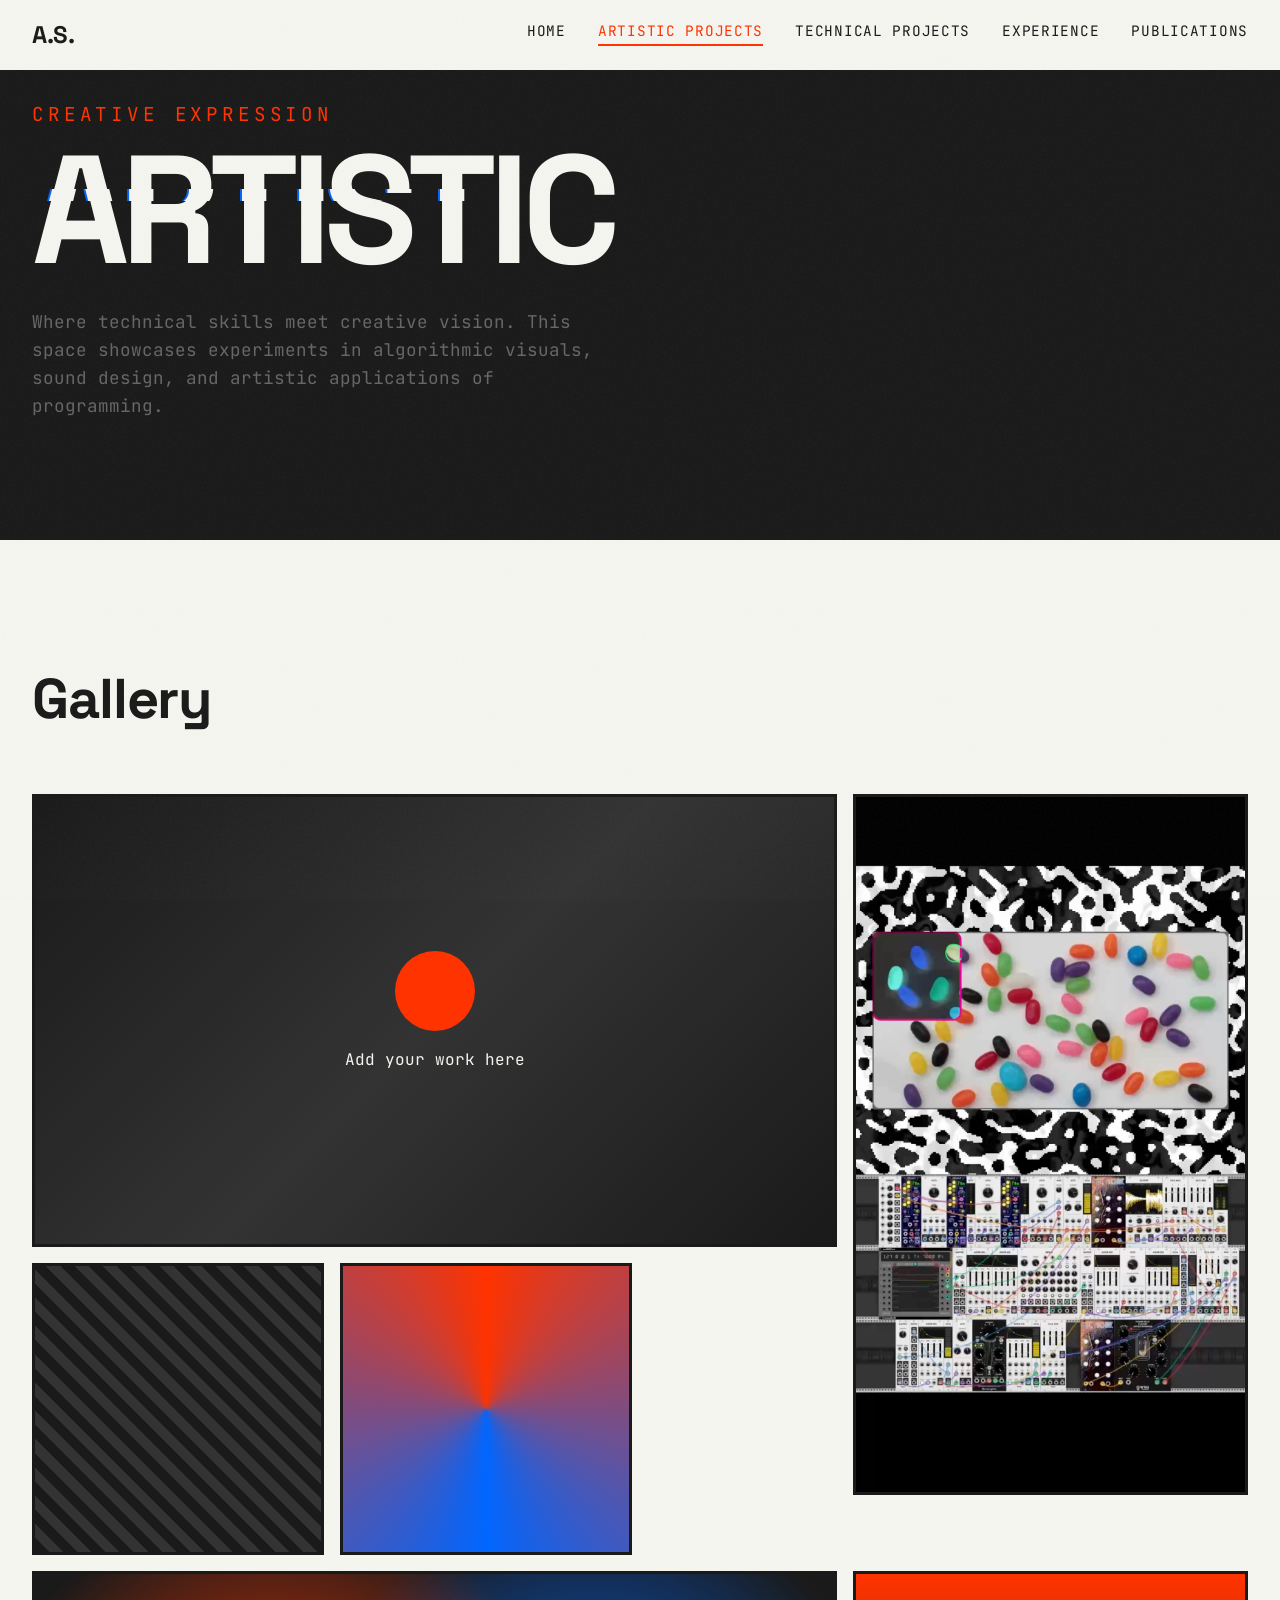
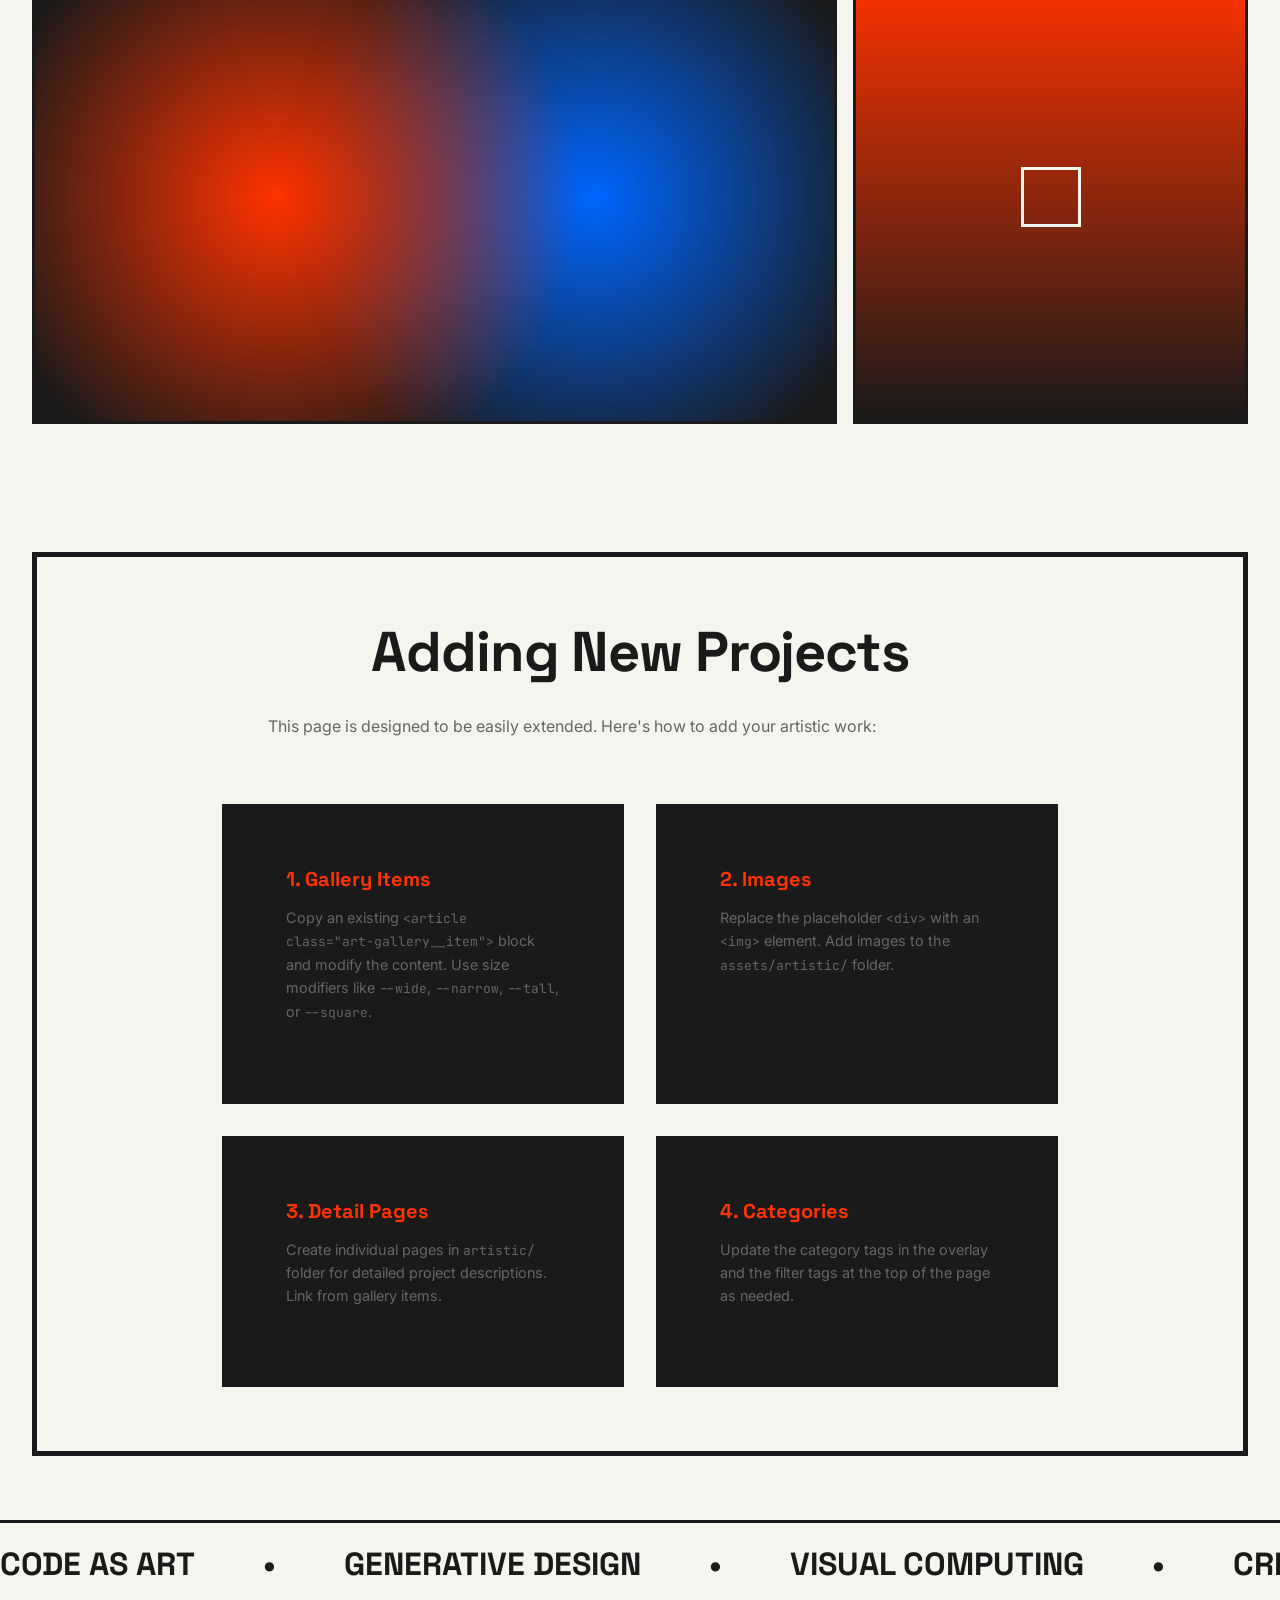
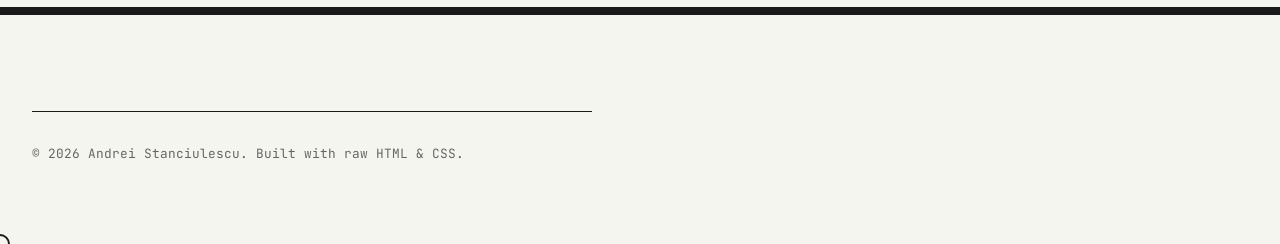
==== artistic.html @ 598340b9 "new siteeee" ====
<!DOCTYPE html>
<html lang="en">
<head>
    <meta charset="UTF-8">
    <meta name="viewport" content="width=device-width, initial-scale=1.0">
    <meta name="description" content="Artistic and creative projects by Andrei Stanciulescu">
    <title>Artistic | Andrei Stanciulescu</title>
    
    <!-- Google Fonts -->
    <link rel="preconnect" href="https://fonts.googleapis.com">
    <link rel="preconnect" href="https://fonts.gstatic.com" crossorigin>
    <link href="https://fonts.googleapis.com/css2?family=Inter:wght@400;500;600;700&family=JetBrains+Mono:wght@400;500;700&family=Space+Grotesk:wght@400;500;600;700&display=swap" rel="stylesheet">
    
    <!-- Stylesheets -->
    <link rel="stylesheet" href="css/base.css">
    <link rel="stylesheet" href="css/layout.css">
    <link rel="stylesheet" href="css/components.css">
    <link rel="stylesheet" href="css/artistic.css">
</head>
<body class="grain" data-page="artistic">
    <!-- Navigation (injected by components.js) -->
    <div id="nav-placeholder"></div>

    <!-- Hero Section -->
    <header class="hero hero--half" style="background-color: var(--color-bg-dark); color: var(--color-text-light);">
        <div class="container">
            <p class="brutalist-subtitle mb-md" style="color: var(--color-accent);">Creative Expression</p>
            <h1 class="brutalist-title glitch" data-text="Artistic">Artistic</h1>
            <p class="page-header__subtitle mt-lg" style="color: var(--color-muted); max-width: 600px;">
                Where technical skills meet creative vision. This space showcases experiments 
                in algorithmic visuals, sound design, and artistic applications of programming.        
            </p>
        </div>
    </header>

    <!-- Main Content -->
    <main class="main-content">

        <!-- Gallery Section -->
        <section class="section section--large">
            <div class="container">
                <h2 class="mb-xl">Gallery</h2>
                
                <div class="art-gallery">
                    <!-- Project 1 - Wide -->
                    <article class="art-gallery__item art-gallery__item--wide" id="project-1">
                        <div style="background: linear-gradient(135deg, #1a1a1a 0%, #333 50%, #1a1a1a 100%); width: 100%; height: 100%; min-height: 300px; display: flex; align-items: center; justify-content: center;">
                            <div class="text-center">
                                <div class="geo-circle geo-circle--filled" style="width: 80px; height: 80px; margin: 0 auto;"></div>
                                <p class="text-mono mt-md" style="color: var(--color-text-light);">Add your work here</p>
                            </div>
                        </div>
                        <div class="art-gallery__overlay">
                            <span class="art-gallery__category">Generative</span>
                            <h3 class="art-gallery__title">Project Title</h3>
                        </div>
                    </article>
                    
                    <!-- Project 2 - Narrow + Tall -->
                    <article class="art-gallery__item art-gallery__item--narrow art-gallery__item--tall" id="project-2">
                        <video 
                            src="assets/artistic/Sequencer_Small.mov"
                            poster="assets/artistic/Sequencer_poster.png"
                            muted
                            loop
                            playsinline
                            preload="metadata"
                        ></video>
                        <div class="art-gallery__overlay">
                            <span class="art-gallery__category">Audio Visual</span>
                            <h3 class="art-gallery__title">Visual Sequencer</h3>
                        </div>
                    </article>
                    
                    <!-- Project 3 - Square -->
                    <article class="art-gallery__item art-gallery__item--square" id="project-3">
                        <div style="background: repeating-linear-gradient(45deg, #1a1a1a, #1a1a1a 10px, #333 10px, #333 20px); width: 100%; height: 100%; min-height: 250px;"></div>
                        <div class="art-gallery__overlay">
                            <span class="art-gallery__category">Pattern</span>
                            <h3 class="art-gallery__title">Project Title</h3>
                        </div>
                    </article>
                    
                    <!-- Project 4 - Square -->
                    <article class="art-gallery__item art-gallery__item--square" id="project-4">
                        <div style="background: conic-gradient(var(--color-accent), var(--color-accent-secondary), var(--color-accent)); width: 100%; height: 100%; min-height: 250px;"></div>
                        <div class="art-gallery__overlay">
                            <span class="art-gallery__category">Shader</span>
                            <h3 class="art-gallery__title">Project Title</h3>
                        </div>
                    </article>
                    
                    <!-- Project 5 - Wide -->
                    <article class="art-gallery__item art-gallery__item--wide" id="project-5">
                        <div style="background: radial-gradient(circle at 30% 50%, var(--color-accent) 0%, transparent 50%), radial-gradient(circle at 70% 50%, var(--color-accent-secondary) 0%, transparent 50%), #1a1a1a; width: 100%; height: 100%; min-height: 300px;"></div>
                        <div class="art-gallery__overlay">
                            <span class="art-gallery__category">Experiment</span>
                            <h3 class="art-gallery__title">Project Title</h3>
                        </div>
                    </article>
                    
                    <!-- Project 6 - Narrow -->
                    <article class="art-gallery__item art-gallery__item--narrow" id="project-6">
                        <div style="background: linear-gradient(0deg, #1a1a1a 0%, var(--color-accent) 100%); width: 100%; height: 100%; min-height: 200px; display: flex; align-items: center; justify-content: center;">
                            <div style="width: 60px; height: 60px; border: 3px solid var(--color-text-light); animation: spin 10s linear infinite;"></div>
                        </div>
                        <div class="art-gallery__overlay">
                            <span class="art-gallery__category">Motion</span>
                            <h3 class="art-gallery__title">Project Title</h3>
                        </div>
                    </article>
                </div>
                
                <style>
                    @keyframes spin {
                        from { transform: rotate(0deg); }
                        to { transform: rotate(360deg); }
                    }
                </style>
            </div>
        </section>

        <!-- How to Add Projects -->
        <section class="section art-block--bordered" style="margin: 0 var(--space-lg);">
            <div class="container container--narrow">
                <h2 class="mb-lg text-center">Adding New Projects</h2>
                <p class="text-center mb-xl" style="color: var(--color-muted);">
                    This page is designed to be easily extended. Here's how to add your artistic work:
                </p>
                
                <div class="grid grid--2">
                    <div class="art-block art-block--dark">
                        <h4 class="mb-md" style="color: var(--color-accent);">1. Gallery Items</h4>
                        <p style="color: var(--color-muted); font-size: 0.9rem;">
                            Copy an existing <code>&lt;article class="art-gallery__item"&gt;</code> block 
                            and modify the content. Use size modifiers like <code>--wide</code>, 
                            <code>--narrow</code>, <code>--tall</code>, or <code>--square</code>.
                        </p>
                    </div>
                    
                    <div class="art-block art-block--dark">
                        <h4 class="mb-md" style="color: var(--color-accent);">2. Images</h4>
                        <p style="color: var(--color-muted); font-size: 0.9rem;">
                            Replace the placeholder <code>&lt;div&gt;</code> with an 
                            <code>&lt;img&gt;</code> element. Add images to the 
                            <code>assets/artistic/</code> folder.
                        </p>
                    </div>
                    
                    <div class="art-block art-block--dark">
                        <h4 class="mb-md" style="color: var(--color-accent);">3. Detail Pages</h4>
                        <p style="color: var(--color-muted); font-size: 0.9rem;">
                            Create individual pages in <code>artistic/</code> folder for detailed 
                            project descriptions. Link from gallery items.
                        </p>
                    </div>
                    
                    <div class="art-block art-block--dark">
                        <h4 class="mb-md" style="color: var(--color-accent);">4. Categories</h4>
                        <p style="color: var(--color-muted); font-size: 0.9rem;">
                            Update the category tags in the overlay and the filter tags at the top 
                            of the page as needed.
                        </p>
                    </div>
                </div>
            </div>
        </section>

        <!-- Marquee -->
        <div class="marquee mt-xl">
            <div class="marquee__content">
                <span>Code as Art</span>
                <span>•</span>
                <span>Generative Design</span>
                <span>•</span>
                <span>Visual Computing</span>
                <span>•</span>
                <span>Creative Technology</span>
                <span>•</span>
                <span>Digital Expression</span>
                <span>•</span>
                <span>Code as Art</span>
                <span>•</span>
                <span>Generative Design</span>
                <span>•</span>
                <span>Visual Computing</span>
                <span>•</span>
                <span>Creative Technology</span>
                <span>•</span>
                <span>Digital Expression</span>
                <span>•</span>
            </div>
        </div>

    </main>

    <!-- Footer (injected by components.js) -->
    <div id="footer-placeholder"></div>

    <!-- Custom Cursor -->
    <div class="cursor"></div>
    
    <!-- Shared Components -->
    <script src="js/components.js"></script>
    
    <!-- Scripts -->
    <script>
        // Hover-to-play video functionality
        document.querySelectorAll('.art-gallery__item').forEach(item => {
            const video = item.querySelector('video');
            if (video) {
                item.addEventListener('mouseenter', () => video.play());
                item.addEventListener('mouseleave', () => video.pause());
            }
        });

        // Circle cursor
        const cursor = document.querySelector('.cursor');
        document.addEventListener('mousemove', (e) => {
            cursor.style.left = e.clientX + 'px';
            cursor.style.top = e.clientY + 'px';
            
            // Check if over dark surface
            const elementBelow = document.elementFromPoint(e.clientX, e.clientY);
            if (elementBelow) {
                const isDark = elementBelow.closest('.art-block--dark, .hero, [style*="background-color: var(--color-bg-dark)"], [style*="background: var(--color-bg-dark)"], [style*="#1a1a1a"], [style*="black"]');
                cursor.classList.toggle('cursor--light', !!isDark);
            }
        });
        
        document.querySelectorAll('a, button, .card, .btn').forEach(el => {
            el.addEventListener('mouseenter', () => cursor.classList.add('cursor--hover'));
            el.addEventListener('mouseleave', () => cursor.classList.remove('cursor--hover'));
        });
    </script>
</body>
</html>
---- css/base.css ----
/* ===========================================
   BASE STYLES - Core typography and reset
   =========================================== */

/* CSS Reset */
*, *::before, *::after {
    margin: 0;
    padding: 0;
    box-sizing: border-box;
}

/* CSS Custom Properties - Easy to modify */
:root {
    /* Colors - Brutalist palette */
    --color-bg: #f5f5f0;
    --color-bg-dark: #1a1a1a;
    --color-text: #1a1a1a;
    --color-text-light: #f5f5f0;
    --color-accent: #ff3300;
    --color-accent-secondary: #0066ff;
    --color-border: #1a1a1a;
    --color-muted: #666666;
    
    /* Typography */
    --font-mono: 'JetBrains Mono', 'Fira Code', 'SF Mono', Consolas, monospace;
    --font-display: 'Space Grotesk', 'Inter', 'Helvetica Neue', sans-serif;
    --font-body: 'Inter', 'Helvetica Neue', Arial, sans-serif;
    
    /* Spacing scale */
    --space-xs: 0.25rem;
    --space-sm: 0.5rem;
    --space-md: 1rem;
    --space-lg: 2rem;
    --space-xl: 4rem;
    --space-2xl: 8rem;
    
    /* Border */
    --border-thin: 1px solid var(--color-border);
    --border-thick: 3px solid var(--color-border);
    --border-heavy: 5px solid var(--color-border);
    
    /* Transitions */
    --transition-fast: 0.15s ease;
    --transition-medium: 0.3s ease;
}

/* Dark mode variables */
[data-theme="dark"] {
    --color-bg: #0a0a0a;
    --color-text: #f5f5f0;
    --color-muted: #999999;
}

/* Custom Circle Cursor */
*, *::before, *::after {
    cursor: none;
}

.cursor {
    width: 20px;
    height: 20px;
    border: 2px solid var(--color-text);
    border-radius: 50%;
    position: fixed;
    pointer-events: none;
    z-index: 99999;
    transform: translate(-50%, -50%);
    transition: width 0.15s ease, height 0.15s ease, border-color 0.15s ease;
}

.cursor--hover {
    width: 40px;
    height: 40px;
    border-color: var(--color-accent);
}

.cursor--light {
    border-color: var(--color-text-light);
}

.cursor--hover.cursor--light {
    border-color: var(--color-accent);
}

/* Base HTML */
html {
    font-size: 16px;
    scroll-behavior: smooth;
}

body {
    font-family: var(--font-body);
    background-color: var(--color-bg);
    color: var(--color-text);
    line-height: 1.6;
    min-height: 100vh;
    overflow-x: hidden;
}

/* Typography */
h1, h2, h3, h4, h5, h6 {
    font-family: var(--font-display);
    font-weight: 700;
    line-height: 1.1;
    margin-bottom: var(--space-md);
}

h1 {
    font-size: clamp(2.5rem, 8vw, 6rem);
    letter-spacing: -0.03em;
    text-transform: uppercase;
}

h2 {
    font-size: clamp(1.8rem, 5vw, 3.5rem);
    letter-spacing: -0.02em;
}

h3 {
    font-size: clamp(1.4rem, 3vw, 2rem);
}

h4 {
    font-size: 1.25rem;
}

p {
    margin-bottom: var(--space-md);
    max-width: 70ch;
}

a {
    color: inherit;
    text-decoration: none;
    position: relative;
}

a:hover {
    color: var(--color-accent);
}

/* Brutalist link underline */
.link-underline {
    border-bottom: 2px solid var(--color-accent);
    padding-bottom: 2px;
    transition: var(--transition-fast);
}

.link-underline:hover {
    background-color: var(--color-accent);
    color: var(--color-text-light);
}

/* Code/Mono text */
code, .mono {
    font-family: var(--font-mono);
    font-size: 0.9em;
}

/* Selection */
::selection {
    background-color: var(--color-accent);
    color: var(--color-text-light);
}

/* Scrollbar styling */
::-webkit-scrollbar {
    width: 10px;
}

::-webkit-scrollbar-track {
    background: var(--color-bg);
}

::-webkit-scrollbar-thumb {
    background: var(--color-border);
    border: 2px solid var(--color-bg);
}

::-webkit-scrollbar-thumb:hover {
    background: var(--color-accent);
}

/* Lists */
ul, ol {
    padding-left: var(--space-lg);
    margin-bottom: var(--space-md);
}

li {
    margin-bottom: var(--space-sm);
}

/* Images */
img {
    max-width: 100%;
    height: auto;
    display: block;
}

/* Utility classes */
.text-accent { color: var(--color-accent); }
.text-muted { color: var(--color-muted); }
.text-center { text-align: center; }
.text-right { text-align: right; }
.text-uppercase { text-transform: uppercase; }
.text-mono { font-family: var(--font-mono); }

.sr-only {
    position: absolute;
    width: 1px;
    height: 1px;
    padding: 0;
    margin: -1px;
    overflow: hidden;
    clip: rect(0, 0, 0, 0);
    white-space: nowrap;
    border: 0;
}
---- css/layout.css ----
/* ===========================================
   LAYOUT STYLES - Grid, containers, sections
   =========================================== */

/* Container */
.container {
    width: 100%;
    max-width: 1400px;
    margin: 0 auto;
    padding: 0 var(--space-lg);
}

.container--narrow {
    max-width: 900px;
}

.container--wide {
    max-width: 1600px;
}

.container--full {
    max-width: none;
    padding: 0;
}

/* Main layout wrapper */
.site-wrapper {
    display: flex;
    flex-direction: column;
    min-height: 100vh;
}

.main-content {
    flex: 1;
}

/* Section spacing */
.section {
    padding: var(--space-xl) 0;
}

.section--large {
    padding: var(--space-2xl) 0;
}

.section--no-pad {
    padding: 0;
}

/* Brutalist section divider */
.section-divider {
    height: 5px;
    background-color: var(--color-border);
    margin: var(--space-xl) 0;
}

.section-divider--accent {
    background-color: var(--color-accent);
}

/* Grid system */
.grid {
    display: grid;
    gap: var(--space-lg);
}

.grid--2 {
    grid-template-columns: repeat(2, 1fr);
}

.grid--3 {
    grid-template-columns: repeat(3, 1fr);
}

.grid--4 {
    grid-template-columns: repeat(4, 1fr);
}

.grid--auto {
    grid-template-columns: repeat(auto-fit, minmax(300px, 1fr));
}

/* Asymmetric grids - brutalist style */
.grid--asym {
    grid-template-columns: 2fr 1fr;
}

.grid--asym-reverse {
    grid-template-columns: 1fr 2fr;
}

/* Flexbox utilities */
.flex {
    display: flex;
}

.flex--center {
    justify-content: center;
    align-items: center;
}

.flex--between {
    justify-content: space-between;
    align-items: center;
}

.flex--column {
    flex-direction: column;
}

.flex--wrap {
    flex-wrap: wrap;
}

.flex--gap {
    gap: var(--space-md);
}

.flex--gap-lg {
    gap: var(--space-lg);
}

/* Spacing utilities */
.mt-sm { margin-top: var(--space-sm); }
.mt-md { margin-top: var(--space-md); }
.mt-lg { margin-top: var(--space-lg); }
.mt-xl { margin-top: var(--space-xl); }

.mb-sm { margin-bottom: var(--space-sm); }
.mb-md { margin-bottom: var(--space-md); }
.mb-lg { margin-bottom: var(--space-lg); }
.mb-xl { margin-bottom: var(--space-xl); }

.pt-sm { padding-top: var(--space-sm); }
.pt-md { padding-top: var(--space-md); }
.pt-lg { padding-top: var(--space-lg); }
.pt-xl { padding-top: var(--space-xl); }

.pb-sm { padding-bottom: var(--space-sm); }
.pb-md { padding-bottom: var(--space-md); }
.pb-lg { padding-bottom: var(--space-lg); }
.pb-xl { padding-bottom: var(--space-xl); }

/* Hero section layout */
.hero {
    min-height: 100vh;
    display: flex;
    flex-direction: column;
    justify-content: center;
    position: relative;
    border-bottom: var(--border-heavy);
}

.hero--half {
    min-height: 60vh;
}

/* Page header */
.page-header {
    padding: var(--space-2xl) 0 var(--space-xl);
    border-bottom: var(--border-heavy);
}

.page-header__title {
    margin-bottom: var(--space-sm);
}

.page-header__subtitle {
    font-family: var(--font-mono);
    color: var(--color-muted);
    font-size: 1.1rem;
}

/* Responsive */
@media (max-width: 1024px) {
    .grid--2,
    .grid--3,
    .grid--4 {
        grid-template-columns: repeat(2, 1fr);
    }
    
    .grid--asym,
    .grid--asym-reverse {
        grid-template-columns: 1fr;
    }
}

@media (max-width: 768px) {
    .container {
        padding: 0 var(--space-md);
    }
    
    .grid--2,
    .grid--3,
    .grid--4 {
        grid-template-columns: 1fr;
    }
    
    .section {
        padding: var(--space-lg) 0;
    }
    
    .section--large {
        padding: var(--space-xl) 0;
    }
}
---- css/components.css ----
/* ===========================================
   COMPONENTS - Reusable UI elements
   =========================================== */

/* ========== Navigation ========== */
.nav {
    position: fixed;
    top: 0;
    left: 0;
    right: 0;
    z-index: 1000;
    background-color: var(--color-bg);
    border-bottom: var(--border-thick);
    padding: var(--space-md) 0;
}

.nav__inner {
    display: flex;
    justify-content: space-between;
    align-items: center;
}

.nav__logo {
    font-family: var(--font-display);
    font-size: 1.5rem;
    font-weight: 700;
    text-transform: uppercase;
    letter-spacing: -0.02em;
}

.nav__logo:hover {
    color: var(--color-accent);
}

.nav__links {
    display: flex;
    gap: var(--space-lg);
    list-style: none;
    padding: 0;
    margin: 0;
}

.nav__link {
    font-family: var(--font-mono);
    font-size: 0.9rem;
    text-transform: uppercase;
    letter-spacing: 0.05em;
    padding: var(--space-xs) 0;
    border-bottom: 2px solid transparent;
    transition: var(--transition-fast);
}

.nav__link:hover,
.nav__link--active {
    border-bottom-color: var(--color-accent);
    color: var(--color-accent);
}

/* Mobile nav toggle */
.nav__toggle {
    display: none;
    background: none;
    border: none;
    cursor: pointer;
    padding: var(--space-sm);
}

.nav__toggle-bar {
    display: block;
    width: 25px;
    height: 3px;
    background-color: var(--color-text);
    margin: 5px 0;
    transition: var(--transition-fast);
}

/* ========== Buttons ========== */
.btn {
    display: inline-flex;
    align-items: center;
    gap: var(--space-sm);
    font-family: var(--font-mono);
    font-size: 0.9rem;
    text-transform: uppercase;
    letter-spacing: 0.05em;
    padding: var(--space-md) var(--space-lg);
    border: var(--border-thick);
    background-color: transparent;
    color: var(--color-text);
    cursor: pointer;
    transition: var(--transition-fast);
    text-decoration: none;
}

.btn:hover {
    background-color: var(--color-text);
    color: var(--color-bg);
}

.btn--primary {
    background-color: var(--color-accent);
    border-color: var(--color-accent);
    color: var(--color-text-light);
}

.btn--primary:hover {
    background-color: transparent;
    color: var(--color-accent);
}

.btn--large {
    padding: var(--space-lg) var(--space-xl);
    font-size: 1rem;
}

.btn--small {
    padding: var(--space-sm) var(--space-md);
    font-size: 0.8rem;
    border-width: 2px;
}

/* ========== Cards ========== */
.card {
    border: var(--border-thick);
    background-color: var(--color-bg);
    transition: var(--transition-fast);
    position: relative;
    overflow: hidden;
}

.card:hover {
    transform: translate(-4px, -4px);
    box-shadow: 8px 8px 0 var(--color-border);
}

.card__image {
    width: 100%;
    aspect-ratio: 16/9;
    object-fit: cover;
    border-bottom: var(--border-thick);
}

.card__content {
    padding: var(--space-lg);
}

.card__tag {
    font-family: var(--font-mono);
    font-size: 0.75rem;
    text-transform: uppercase;
    letter-spacing: 0.1em;
    color: var(--color-accent);
    margin-bottom: var(--space-sm);
}

.card__title {
    font-size: 1.4rem;
    color: black;
    margin-bottom: var(--space-sm);
}

.card__description {
    color: var(--color-muted);
    font-size: 0.95rem;
}

.card__link {
    position: absolute;
    inset: 0;
    z-index: 1;
}

/* Card variants */
.card--featured {
    border-width: 5px;
}

.card--accent {
    border-color: var(--color-accent);
}

.card--horizontal {
    display: grid;
    grid-template-columns: 1fr 2fr;
}

.card--horizontal .card__image {
    aspect-ratio: 1;
    border-bottom: none;
    border-right: var(--border-thick);
}

/* ========== Tags ========== */
.tag {
    display: inline-block;
    font-family: var(--font-mono);
    font-size: 0.75rem;
    text-transform: uppercase;
    letter-spacing: 0.05em;
    padding: var(--space-xs) var(--space-sm);
    border: 2px solid var(--color-border);
    margin-right: var(--space-xs);
    margin-bottom: var(--space-xs);
}

.tag--accent {
    border-color: var(--color-accent);
    color: var(--color-accent);
}

/* ========== Timeline ========== */
.timeline {
    position: relative;
    padding-left: var(--space-xl);
}

.timeline::before {
    content: '';
    position: absolute;
    left: 0;
    top: 0;
    bottom: 0;
    width: 5px;
    background-color: var(--color-border);
}

.timeline__item {
    position: relative;
    padding-bottom: var(--space-xl);
}

.timeline__item::before {
    content: '';
    position: absolute;
    left: calc(-1 * var(--space-xl) - 2px);
    top: 0;
    width: 20px;
    height: 20px;
    background-color: var(--color-accent);
    border: 4px solid var(--color-bg);
}

.timeline__date {
    font-family: var(--font-mono);
    font-size: 0.85rem;
    color: var(--color-muted);
    margin-bottom: var(--space-sm);
}

.timeline__title {
    font-size: 1.3rem;
    margin-bottom: var(--space-xs);
}

.timeline__company {
    font-family: var(--font-mono);
    color: var(--color-accent);
    margin-bottom: var(--space-sm);
}

.timeline__description {
    color: var(--color-muted);
}

/* ========== Publication Item ========== */
.pub-item {
    padding: var(--space-lg);
    border: var(--border-thick);
    margin-bottom: var(--space-lg);
    transition: var(--transition-fast);
}

.pub-item:hover {
    border-color: var(--color-accent);
}

.pub-item__type {
    font-family: var(--font-mono);
    font-size: 0.75rem;
    text-transform: uppercase;
    letter-spacing: 0.1em;
    color: var(--color-accent);
    margin-bottom: var(--space-sm);
}

.pub-item__title {
    font-size: 1.2rem;
    margin-bottom: var(--space-sm);
    line-height: 1.3;
}

.pub-item__authors {
    font-size: 0.9rem;
    color: var(--color-muted);
    margin-bottom: var(--space-sm);
}

.pub-item__venue {
    font-family: var(--font-mono);
    font-size: 0.85rem;
    margin-bottom: var(--space-md);
}

.pub-item__links {
    display: flex;
    gap: var(--space-md);
}

/* ========== Footer ========== */
.footer {
    border-top: var(--border-heavy);
    padding: var(--space-xl) 0;
    margin-top: auto;
}

.footer__inner {
    display: flex;
    justify-content: space-between;
    align-items: flex-start;
    flex-wrap: wrap;
    gap: var(--space-lg);
}

.footer__section {
    min-width: 200px;
}

.footer__title {
    font-family: var(--font-mono);
    font-size: 0.85rem;
    text-transform: uppercase;
    letter-spacing: 0.1em;
    margin-bottom: var(--space-md);
}

.footer__links {
    list-style: none;
    padding: 0;
}

.footer__link {
    display: block;
    padding: var(--space-xs) 0;
    color: var(--color-muted);
    transition: var(--transition-fast);
}

.footer__link:hover {
    color: var(--color-accent);
}

.footer__copyright {
    font-family: var(--font-mono);
    font-size: 0.8rem;
    color: var(--color-muted);
    padding-top: var(--space-lg);
    border-top: var(--border-thin);
    margin-top: var(--space-lg);
}

/* ========== Social Links ========== */
.social-links {
    display: flex;
    gap: var(--space-md);
}

.social-link {
    display: flex;
    align-items: center;
    justify-content: center;
    width: 44px;
    height: 44px;
    border: var(--border-thick);
    transition: var(--transition-fast);
}

.social-link:hover {
    background-color: var(--color-accent);
    border-color: var(--color-accent);
    color: var(--color-text-light);
}

.social-link svg {
    width: 20px;
    height: 20px;
}

/* ========== Responsive ========== */
@media (max-width: 768px) {
    .nav__links {
        display: none;
        position: absolute;
        top: 100%;
        left: 0;
        right: 0;
        flex-direction: column;
        background-color: var(--color-bg);
        border-bottom: var(--border-thick);
        padding: var(--space-md);
        gap: 0;
    }
    
    .nav__links--open {
        display: flex;
    }
    
    .nav__link {
        padding: var(--space-md);
        border-bottom: var(--border-thin);
    }
    
    .nav__toggle {
        display: block;
    }
    
    .card--horizontal {
        grid-template-columns: 1fr;
    }
    
    .card--horizontal .card__image {
        border-right: none;
        border-bottom: var(--border-thick);
    }
}
---- css/artistic.css ----
/* ===========================================
   ARTISTIC STYLES - Brutalist & artistic elements
   =========================================== */

/* ========== Brutalist Typography ========== */
.brutalist-title {
    font-size: clamp(3rem, 12vw, 10rem);
    font-weight: 900;
    line-height: 0.85;
    letter-spacing: -0.05em;
    text-transform: uppercase;
}

.brutalist-title--stroke {
    -webkit-text-stroke: 3px var(--color-text);
    color: transparent;
}

.brutalist-title--mixed span:nth-child(odd) {
    -webkit-text-stroke: 2px var(--color-text);
    color: transparent;
}

.brutalist-subtitle {
    font-family: var(--font-mono);
    font-size: clamp(0.9rem, 2vw, 1.2rem);
    text-transform: uppercase;
    letter-spacing: 0.2em;
}

/* ========== Artistic Blocks ========== */
.art-block {
    position: relative;
    padding: var(--space-xl);
    background-color: var(--color-bg);
}

.art-block--bordered {
    border: var(--border-heavy);
}

.art-block--accent {
    background-color: var(--color-accent);
    color: var(--color-text-light);
}

.art-block--dark {
    background-color: var(--color-bg-dark);
    color: var(--color-text-light);
}

/* Offset shadow effect */
.art-block--shadow {
    position: relative;
}

.art-block--shadow::after {
    content: '';
    position: absolute;
    top: 10px;
    left: 10px;
    right: -10px;
    bottom: -10px;
    background-color: var(--color-border);
    z-index: -1;
}

/* ========== Geometric Decorations ========== */
.geo-circle {
    width: 150px;
    height: 150px;
    border-radius: 50%;
    border: var(--border-heavy);
}

.geo-circle--filled {
    background-color: var(--color-accent);
    border: none;
}

.geo-square {
    width: 100px;
    height: 100px;
    border: var(--border-heavy);
}

.geo-square--rotated {
    transform: rotate(45deg);
}

/* ========== Marquee/Scrolling Text ========== */
.marquee {
    overflow: hidden;
    white-space: nowrap;
    border-top: var(--border-thick);
    border-bottom: var(--border-thick);
    padding: var(--space-md) 0;
}

.marquee__content {
    display: inline-block;
    animation: marquee 20s linear infinite;
}

.marquee__content span {
    font-family: var(--font-display);
    font-size: 2rem;
    font-weight: 700;
    text-transform: uppercase;
    margin-right: var(--space-xl);
}

@keyframes marquee {
    from { transform: translateX(0); }
    to { transform: translateX(-50%); }
}

/* ========== Split Section ========== */
.split {
    display: grid;
    grid-template-columns: 1fr 1fr;
    min-height: 80vh;
}

.split__left,
.split__right {
    padding: var(--space-xl);
    display: flex;
    flex-direction: column;
    justify-content: center;
}

.split__left {
    background-color: var(--color-bg-dark);
    color: var(--color-text-light);
}

.split__right {
    background-color: var(--color-bg);
}

/* ========== Stacked Text Effect ========== */
.stacked-text {
    position: relative;
    display: inline-block;
}

.stacked-text::before,
.stacked-text::after {
    content: attr(data-text);
    position: absolute;
    top: 0;
    left: 0;
    width: 100%;
    height: 100%;
}

.stacked-text::before {
    color: var(--color-accent);
    transform: translate(-4px, -4px);
    z-index: -1;
}

.stacked-text::after {
    color: var(--color-accent-secondary);
    transform: translate(4px, 4px);
    z-index: -2;
}

/* ========== Glitch Effect ========== */
.glitch {
    position: relative;
    animation: glitch-skew 1s infinite linear alternate-reverse;
}

.glitch::before,
.glitch::after {
    content: attr(data-text);
    position: absolute;
    top: 0;
    left: 0;
    width: 100%;
    height: 100%;
}

.glitch::before {
    left: 2px;
    text-shadow: -2px 0 var(--color-accent);
    clip: rect(44px, 450px, 56px, 0);
    animation: glitch-anim 5s infinite linear alternate-reverse;
}

.glitch::after {
    left: -2px;
    text-shadow: -2px 0 var(--color-accent-secondary);
    clip: rect(44px, 450px, 56px, 0);
    animation: glitch-anim2 5s infinite linear alternate-reverse;
}

@keyframes glitch-anim {
    0% { clip: rect(31px, 9999px, 94px, 0); }
    20% { clip: rect(62px, 9999px, 42px, 0); }
    40% { clip: rect(16px, 9999px, 78px, 0); }
    60% { clip: rect(83px, 9999px, 28px, 0); }
    80% { clip: rect(9px, 9999px, 66px, 0); }
    100% { clip: rect(47px, 9999px, 55px, 0); }
}

@keyframes glitch-anim2 {
    0% { clip: rect(65px, 9999px, 19px, 0); }
    20% { clip: rect(23px, 9999px, 87px, 0); }
    40% { clip: rect(54px, 9999px, 31px, 0); }
    60% { clip: rect(11px, 9999px, 72px, 0); }
    80% { clip: rect(89px, 9999px, 43px, 0); }
    100% { clip: rect(36px, 9999px, 95px, 0); }
}

@keyframes glitch-skew {
    0% { transform: skew(0deg); }
    50% { transform: skew(0.5deg); }
    100% { transform: skew(-0.5deg); }
}

/* ========== Artistic Gallery ========== */
.art-gallery {
    display: grid;
    grid-template-columns: repeat(12, 1fr);
    gap: var(--space-md);
}

.art-gallery__item {
    position: relative;
    overflow: hidden;
    border: var(--border-thick);
}

.art-gallery__item--wide {
    grid-column: span 8;
    aspect-ratio: 16 / 9;
}

.art-gallery__item--narrow {
    grid-column: span 4;
}

.art-gallery__item--tall {
    grid-row: span 2;
    aspect-ratio: 9 / 16;
}

.art-gallery__item--square {
    grid-column: span 3;
    aspect-ratio: 1 / 1;
}

.art-gallery__item--square > div:first-child {
    min-height: 100% !important;
}

/* Video styling for gallery items */
.art-gallery__item video {
    width: 100%;
    height: 100%;
    object-fit: contain;
    background-color: #000;
}

.art-gallery__image {
    width: 100%;
    height: 100%;
    object-fit: cover;
    transition: var(--transition-medium);
}

.art-gallery__item:hover .art-gallery__image {
    transform: scale(1.05);
}

.art-gallery__overlay {
    position: absolute;
    inset: 0;
    background: linear-gradient(transparent, rgba(0,0,0,0.8));
    display: flex;
    flex-direction: column;
    justify-content: flex-end;
    padding: var(--space-lg);
    opacity: 0;
    transition: var(--transition-medium);
    pointer-events: none;
}

.art-gallery__item:hover .art-gallery__overlay {
    opacity: 1;
    pointer-events: auto;
}

.art-gallery__title {
    color: var(--color-text-light);
    font-size: 1.5rem;
    margin-bottom: var(--space-sm);
}

.art-gallery__category {
    font-family: var(--font-mono);
    color: var(--color-accent);
    font-size: 0.85rem;
    text-transform: uppercase;
}

/* ========== Rotating Border ========== */
.rotating-border {
    position: relative;
    padding: 4px;
    background: conic-gradient(
        var(--color-accent),
        var(--color-accent-secondary),
        var(--color-accent)
    );
    animation: rotate-border 4s linear infinite;
}

.rotating-border::before {
    content: '';
    position: absolute;
    inset: 4px;
    background-color: var(--color-bg);
}

@keyframes rotate-border {
    from { background-position: 0 0; }
    to { background-position: 100% 100%; }
}

/* ========== Noise/Grain Overlay ========== */
.grain::before {
    content: '';
    position: fixed;
    top: 0;
    left: 0;
    width: 100%;
    height: 100%;
    pointer-events: none;
    opacity: 0.03;
    z-index: 9999;
    background-image: url("data:image/svg+xml,%3Csvg viewBox='0 0 400 400' xmlns='http://www.w3.org/2000/svg'%3E%3Cfilter id='noiseFilter'%3E%3CfeTurbulence type='fractalNoise' baseFrequency='0.9' numOctaves='3' stitchTiles='stitch'/%3E%3C/filter%3E%3Crect width='100%25' height='100%25' filter='url(%23noiseFilter)'/%3E%3C/svg%3E");
}

/* ========== Responsive ========== */
@media (max-width: 1024px) {
    .split {
        grid-template-columns: 1fr;
    }
    
    .split__left,
    .split__right {
        min-height: 50vh;
    }
    
    .art-gallery__item--wide,
    .art-gallery__item--narrow,
    .art-gallery__item--square {
        grid-column: span 6;
    }
}

@media (max-width: 768px) {
    .art-gallery__item--wide,
    .art-gallery__item--narrow,
    .art-gallery__item--square {
        grid-column: span 12;
    }
    
    .marquee__content span {
        font-size: 1.2rem;
    }
}
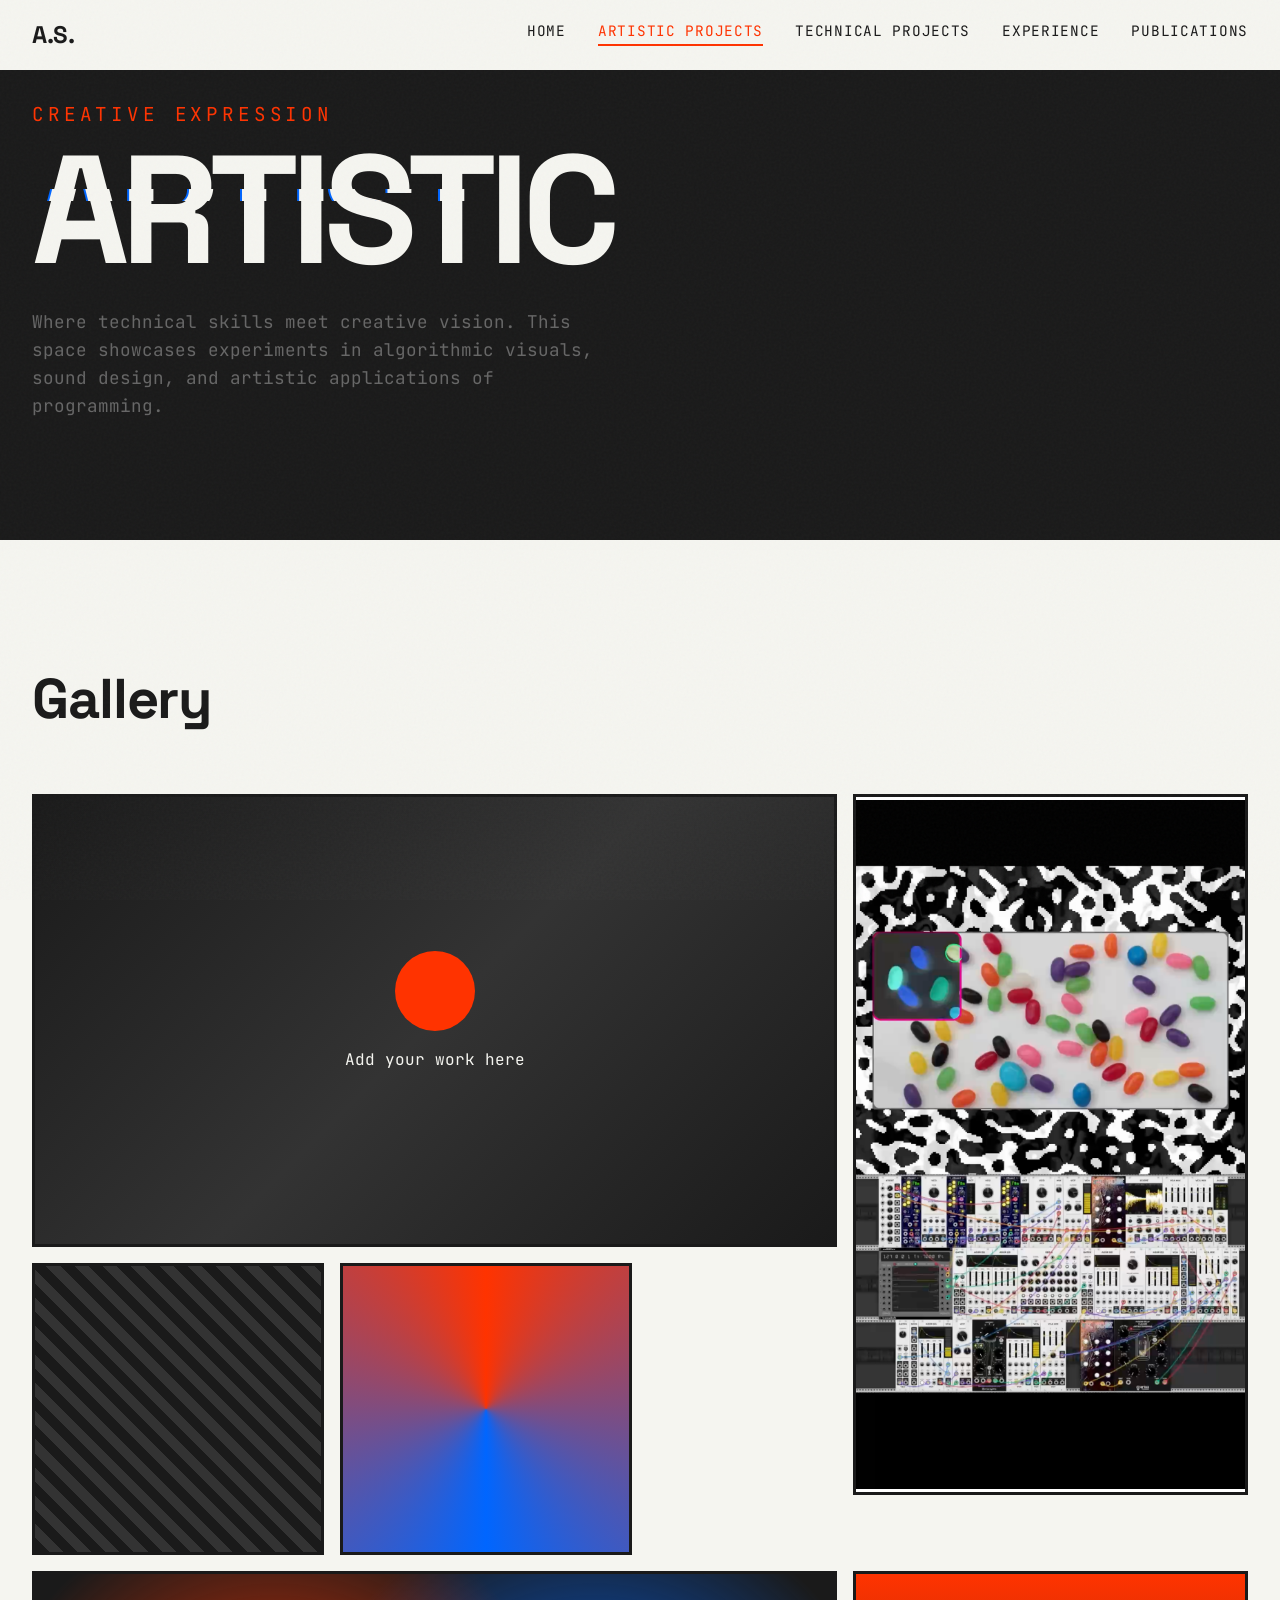
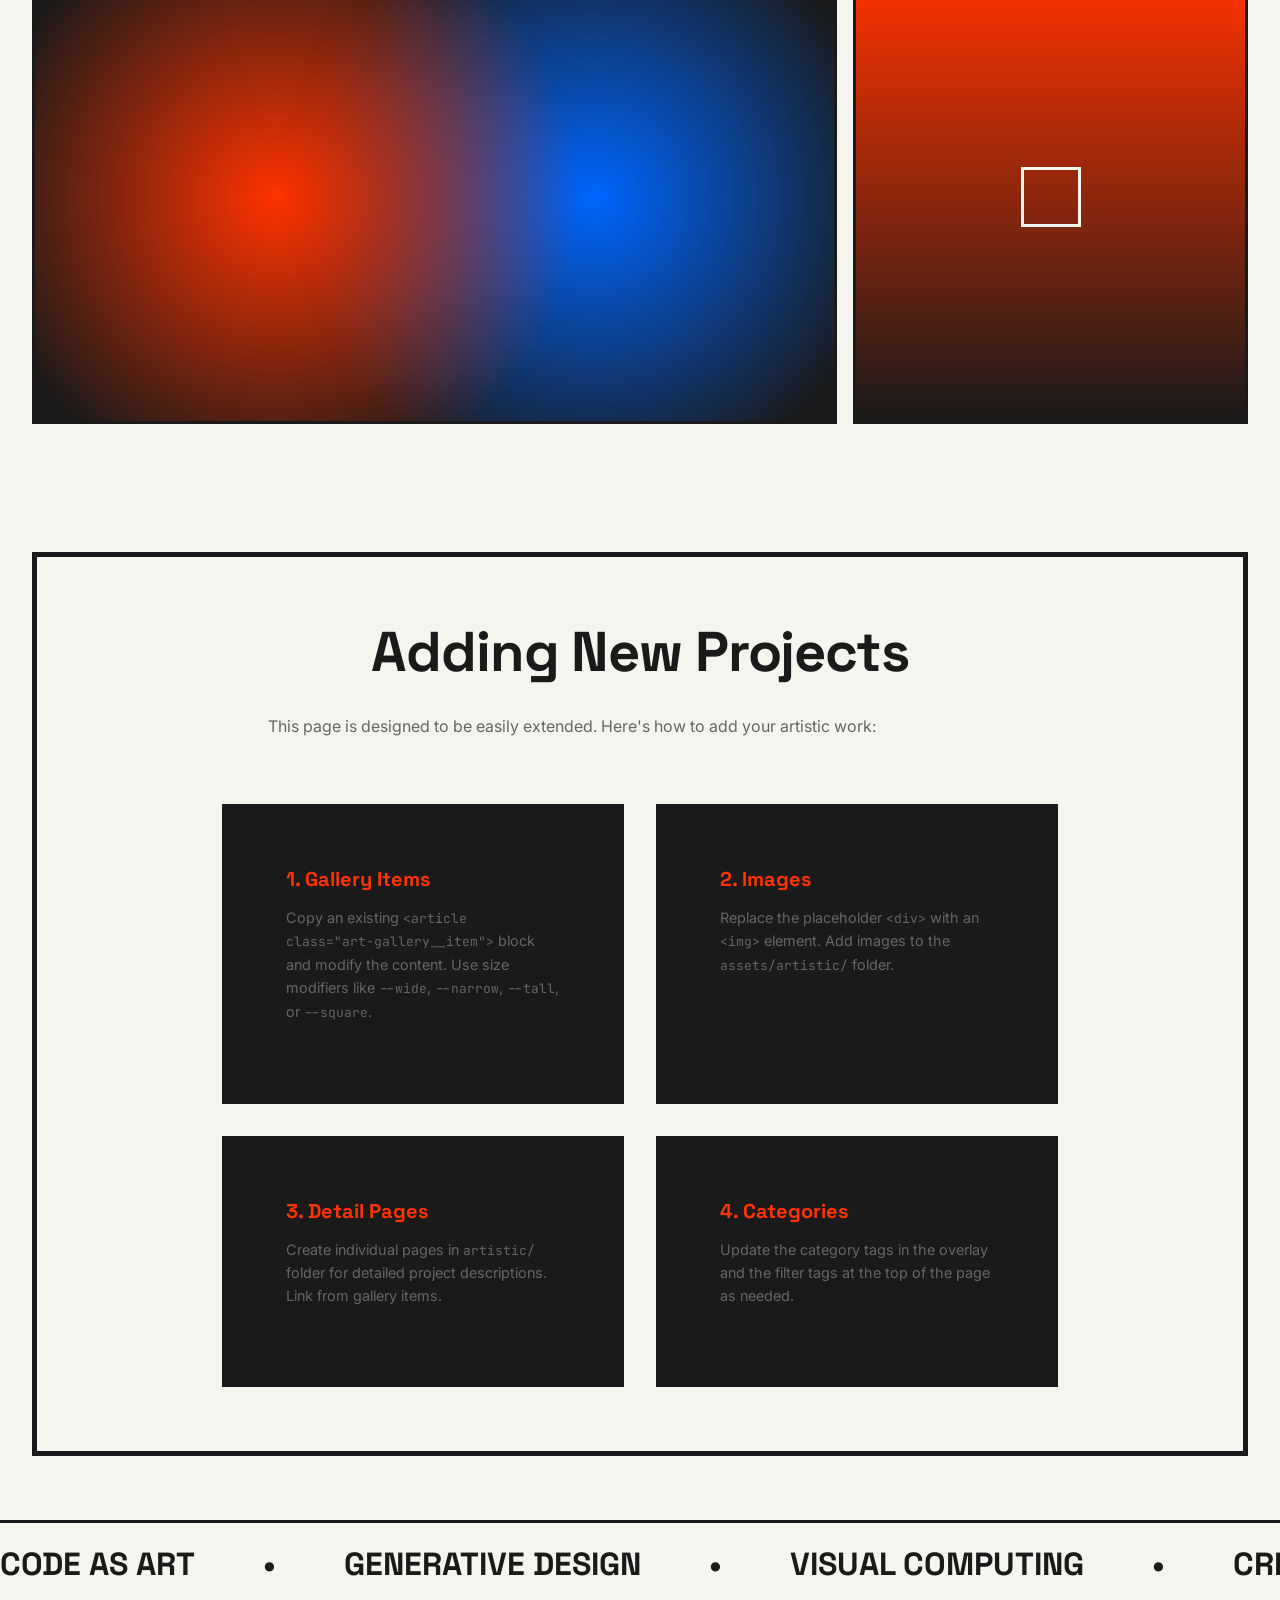
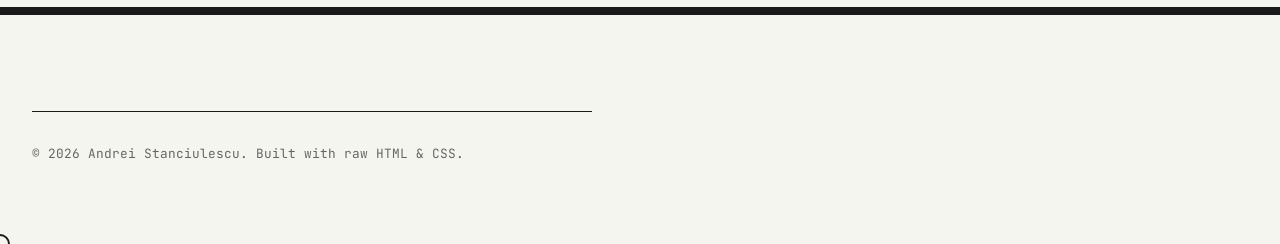
==== commit 6621e128: "test nav links" ====
--- a/artistic.html
+++ b/artistic.html
@@ -57,20 +57,22 @@
                     </article>
                     
                     <!-- Project 2 - Narrow + Tall -->
-                    <article class="art-gallery__item art-gallery__item--narrow art-gallery__item--tall" id="project-2">
-                        <video 
-                            src="assets/artistic/Sequencer_Small.mov"
-                            poster="assets/artistic/Sequencer_poster.png"
-                            muted
-                            loop
-                            playsinline
-                            preload="metadata"
-                        ></video>
-                        <div class="art-gallery__overlay">
-                            <span class="art-gallery__category">Audio Visual</span>
-                            <h3 class="art-gallery__title">Visual Sequencer</h3>
-                        </div>
-                    </article>
+                    <a href="artistic/visual_sequencer.html">
+                        <article class="art-gallery__item art-gallery__item--narrow art-gallery__item--tall" id="project-2">
+                            <video 
+                                src="assets/artistic/Sequencer_Small.mov"
+                                poster="assets/artistic/Sequencer_poster.png"
+                                muted
+                                loop
+                                playsinline
+                                preload="metadata"
+                            ></video>
+                            <div class="art-gallery__overlay">
+                                <span class="art-gallery__category">Audio Visual</span>
+                                <h3 class="art-gallery__title">Visual Sequencer</h3>
+                            </div>
+                        </article>
+                    </a>
                     
                     <!-- Project 3 - Square -->
                     <article class="art-gallery__item art-gallery__item--square" id="project-3">
--- a/css/artistic.css
+++ b/css/artistic.css
@@ -39,6 +39,11 @@
     border: var(--border-heavy);
 }
 
+.art-block--noborder {
+    border: none;
+    padding: 0;
+}
+
 .art-block--accent {
     background-color: var(--color-accent);
     color: var(--color-text-light);
@@ -228,6 +233,11 @@
     gap: var(--space-md);
 }
 
+/* Allow anchor tags to work as grid items */
+.art-gallery > a {
+    display: contents;
+}
+
 .art-gallery__item {
     position: relative;
     overflow: hidden;
@@ -259,10 +269,11 @@
 
 /* Video styling for gallery items */
 .art-gallery__item video {
+    display: block;
     width: 100%;
     height: 100%;
     object-fit: contain;
-    background-color: #000;
+    background-color: #ffffff;
 }
 
 .art-gallery__image {
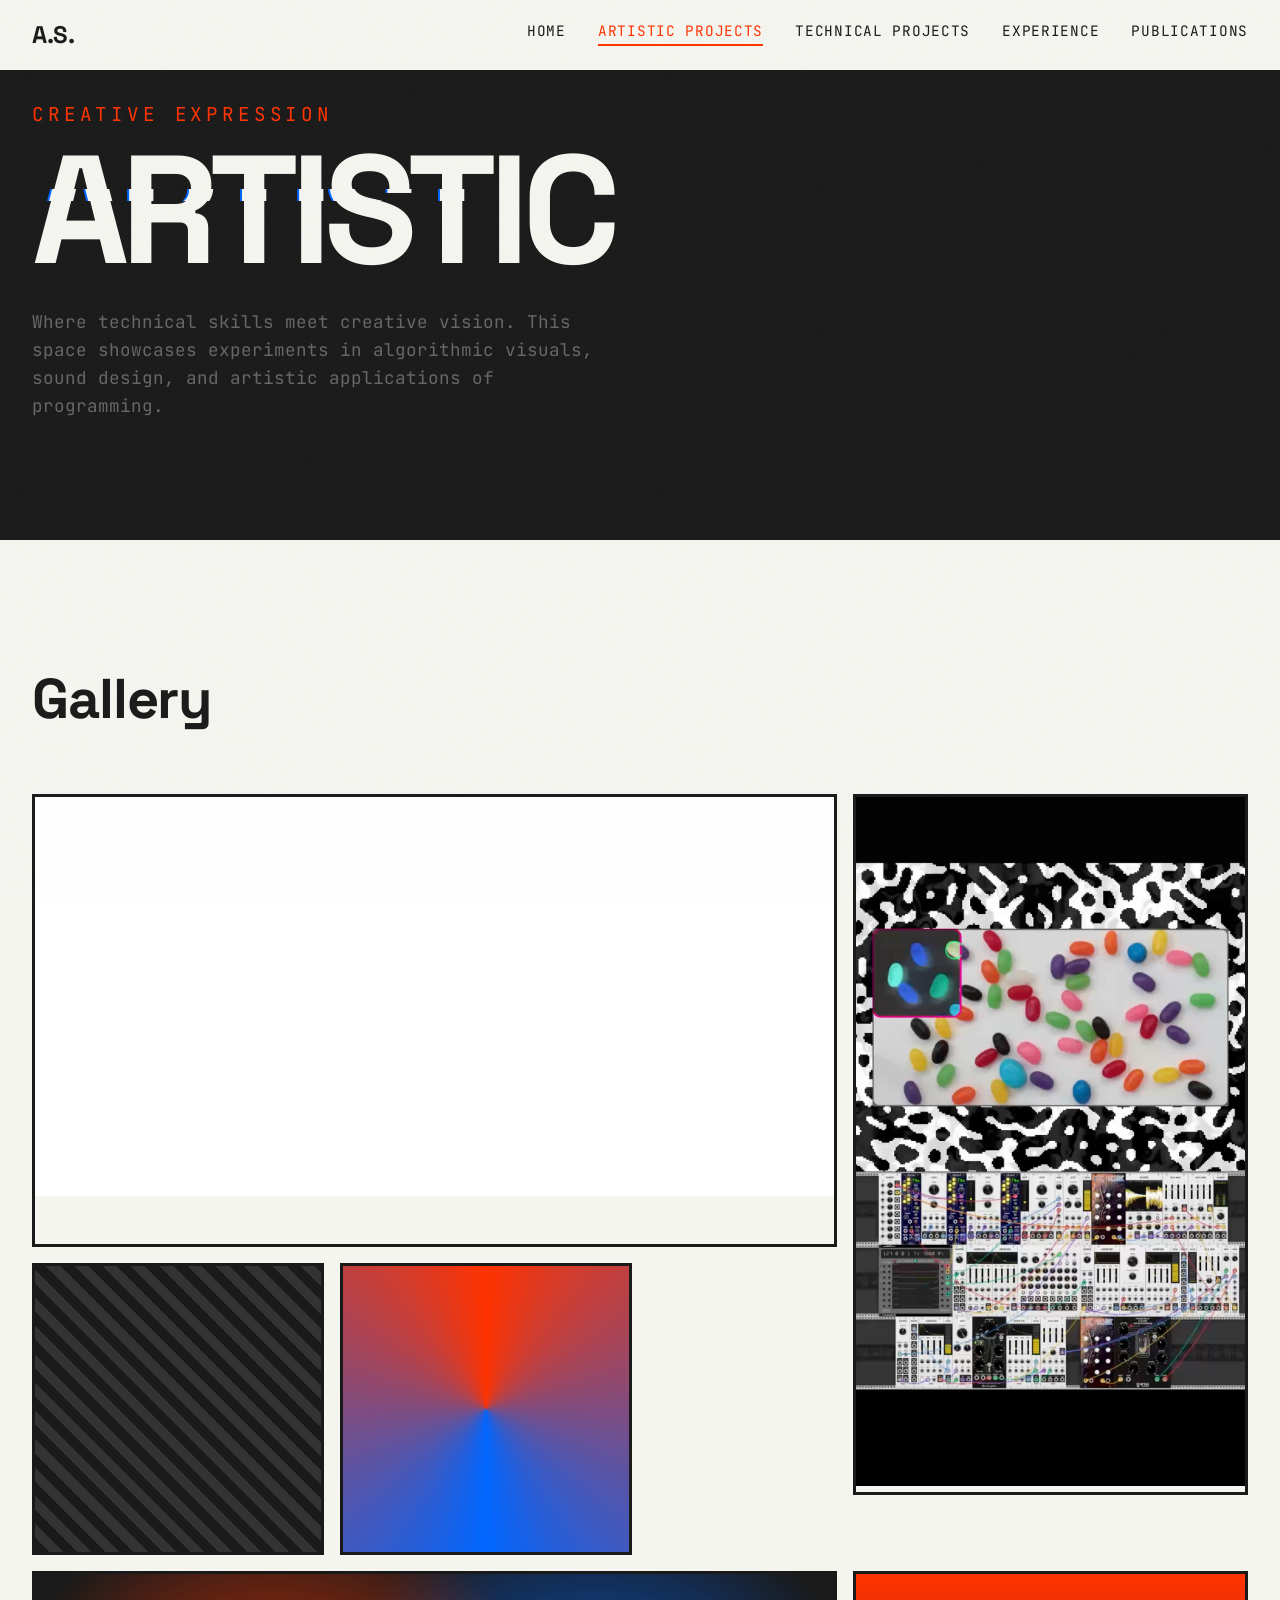
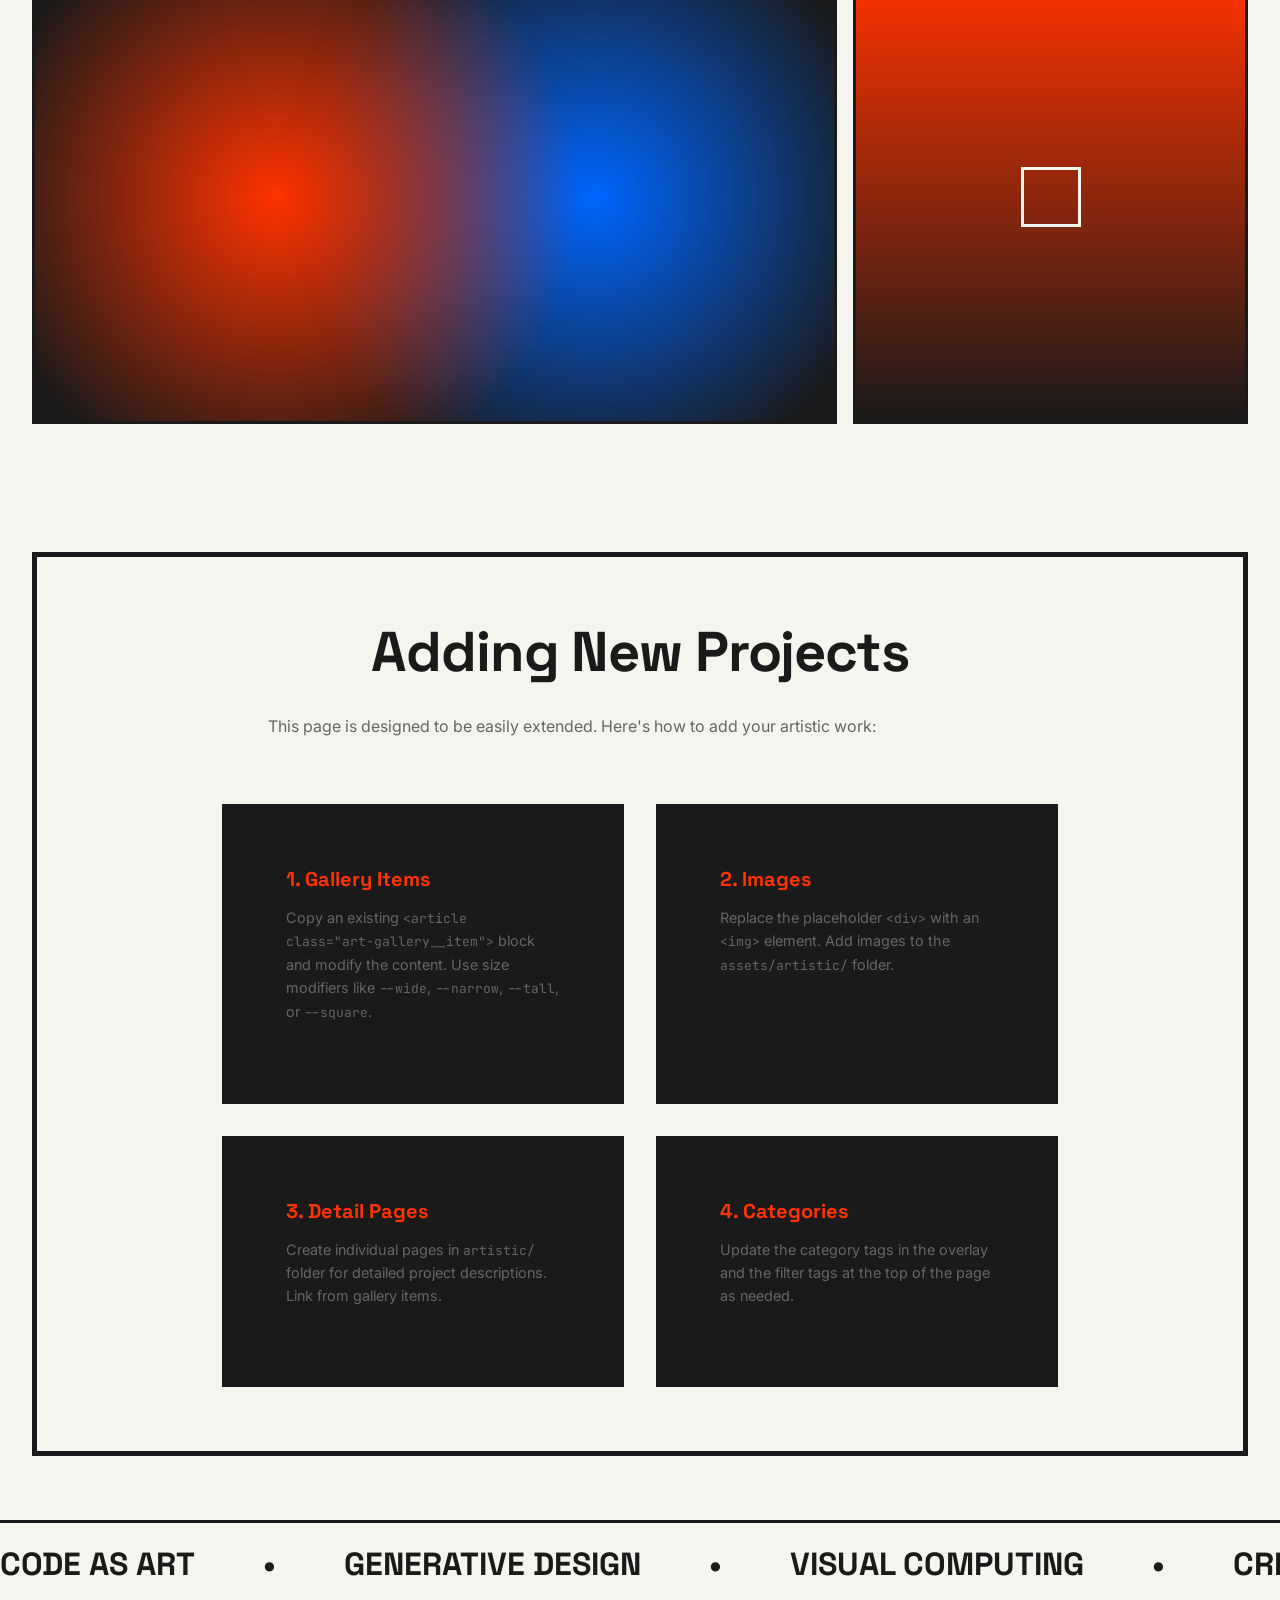
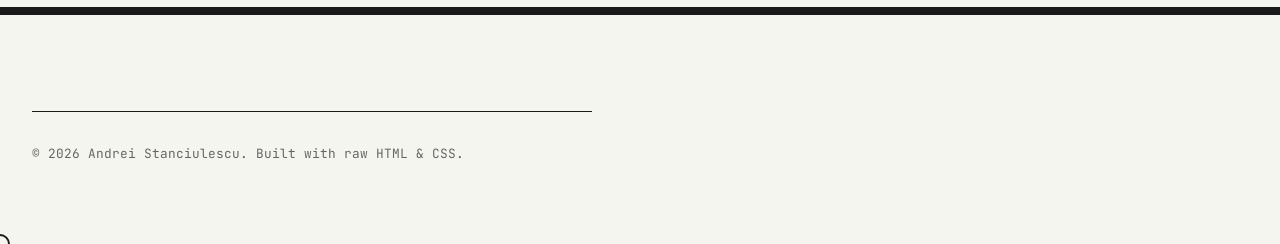
==== commit c5e11845: "rooted structures template" ====
--- a/artistic.html
+++ b/artistic.html
@@ -43,18 +43,21 @@
                 
                 <div class="art-gallery">
                     <!-- Project 1 - Wide -->
-                    <article class="art-gallery__item art-gallery__item--wide" id="project-1">
-                        <div style="background: linear-gradient(135deg, #1a1a1a 0%, #333 50%, #1a1a1a 100%); width: 100%; height: 100%; min-height: 300px; display: flex; align-items: center; justify-content: center;">
-                            <div class="text-center">
-                                <div class="geo-circle geo-circle--filled" style="width: 80px; height: 80px; margin: 0 auto;"></div>
-                                <p class="text-mono mt-md" style="color: var(--color-text-light);">Add your work here</p>
+                     <a href="artistic/rooted_structures.html">
+                        <article class="art-gallery__item art-gallery__item--wide" id="project-1">
+                            <video 
+                                    src="assets/artistic/RS_Web.mov"
+                                    muted
+                                    loop
+                                    playsinline
+                                    preload="metadata"
+                                ></video>
+                            <div class="art-gallery__overlay">
+                                <span class="art-gallery__category">Performance</span>
+                                <h3 class="art-gallery__title">Rooted Structures (2026)</h3>
                             </div>
-                        </div>
-                        <div class="art-gallery__overlay">
-                            <span class="art-gallery__category">Generative</span>
-                            <h3 class="art-gallery__title">Project Title</h3>
-                        </div>
-                    </article>
+                        </article>
+                        </a>
                     
                     <!-- Project 2 - Narrow + Tall -->
                     <a href="artistic/visual_sequencer.html">
--- a/css/artistic.css
+++ b/css/artistic.css
@@ -271,9 +271,16 @@
 .art-gallery__item video {
     display: block;
     width: 100%;
-    height: 100%;
+    height: auto;
     object-fit: contain;
     background-color: #ffffff;
+}
+
+/* Video items shrink to fit content */
+.art-gallery__item.video {
+    display: inline-block;
+    width: auto;
+    height: auto;
 }
 
 .art-gallery__image {
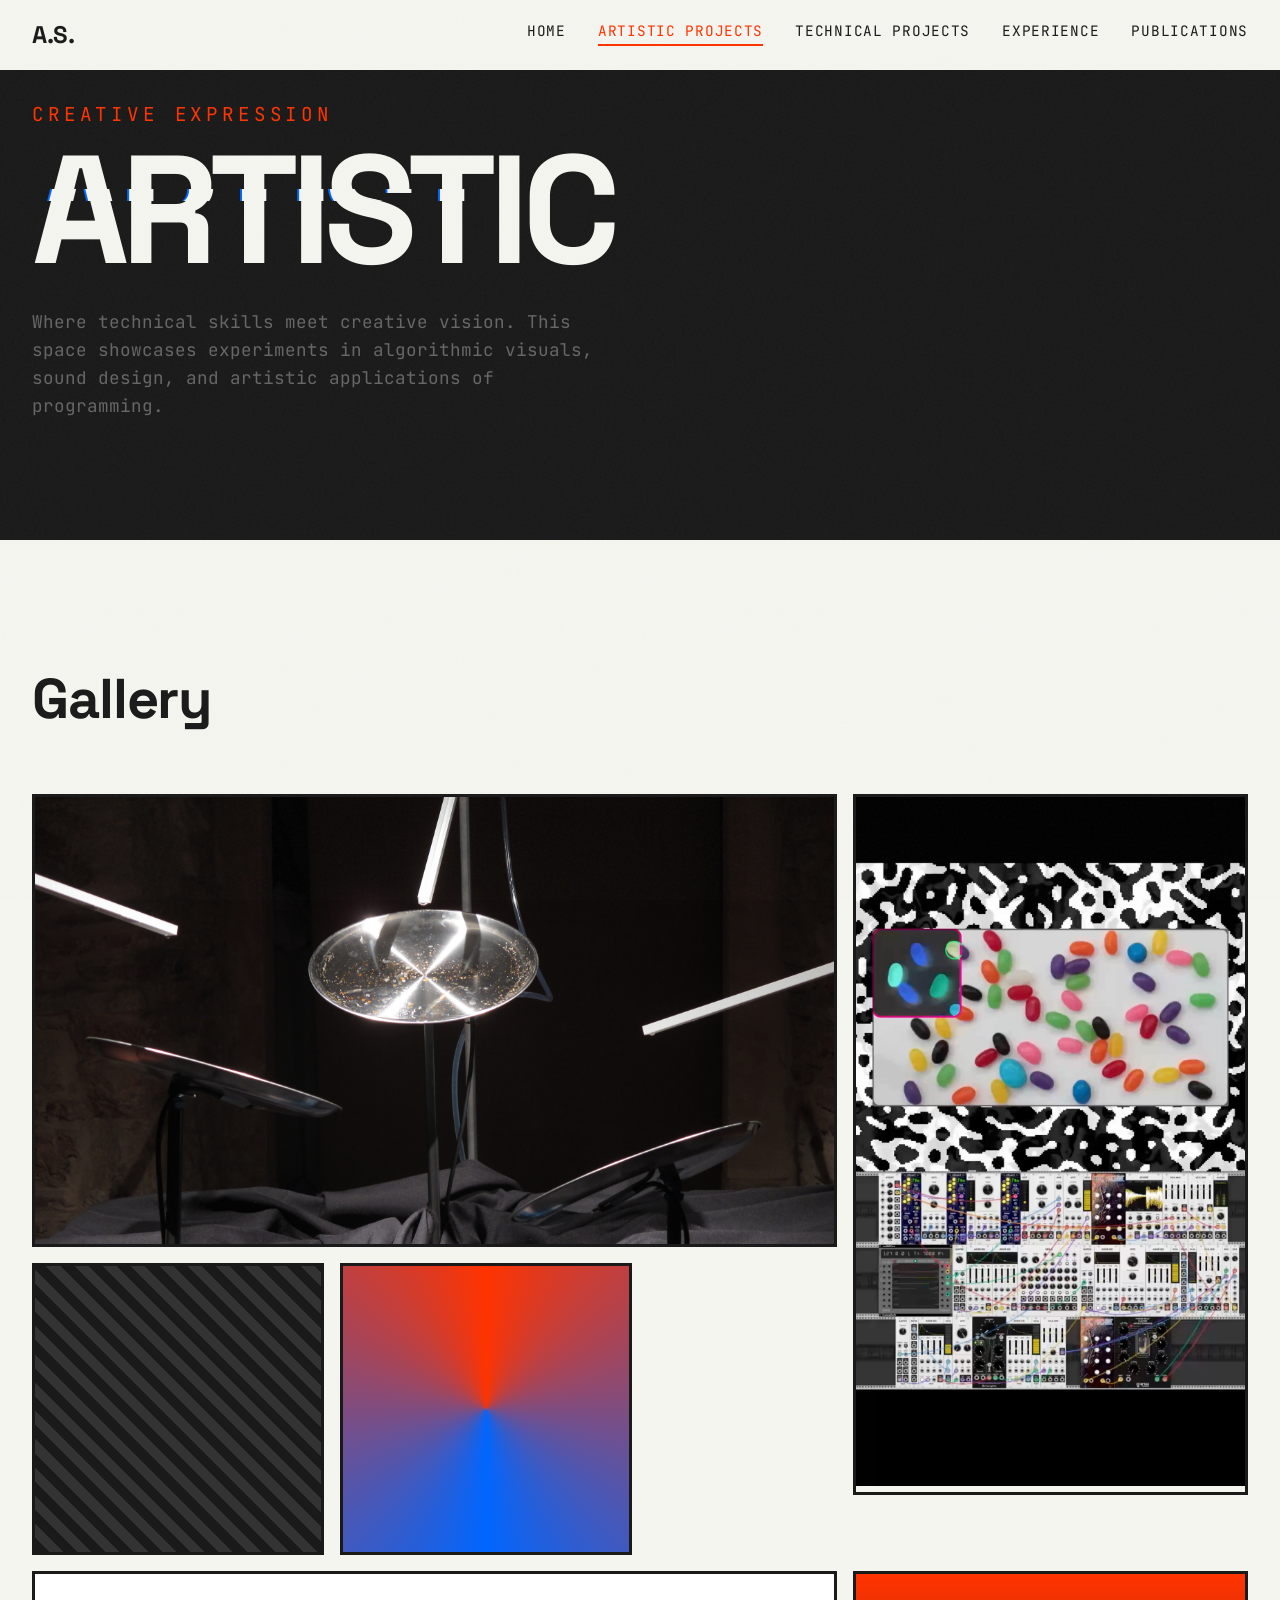
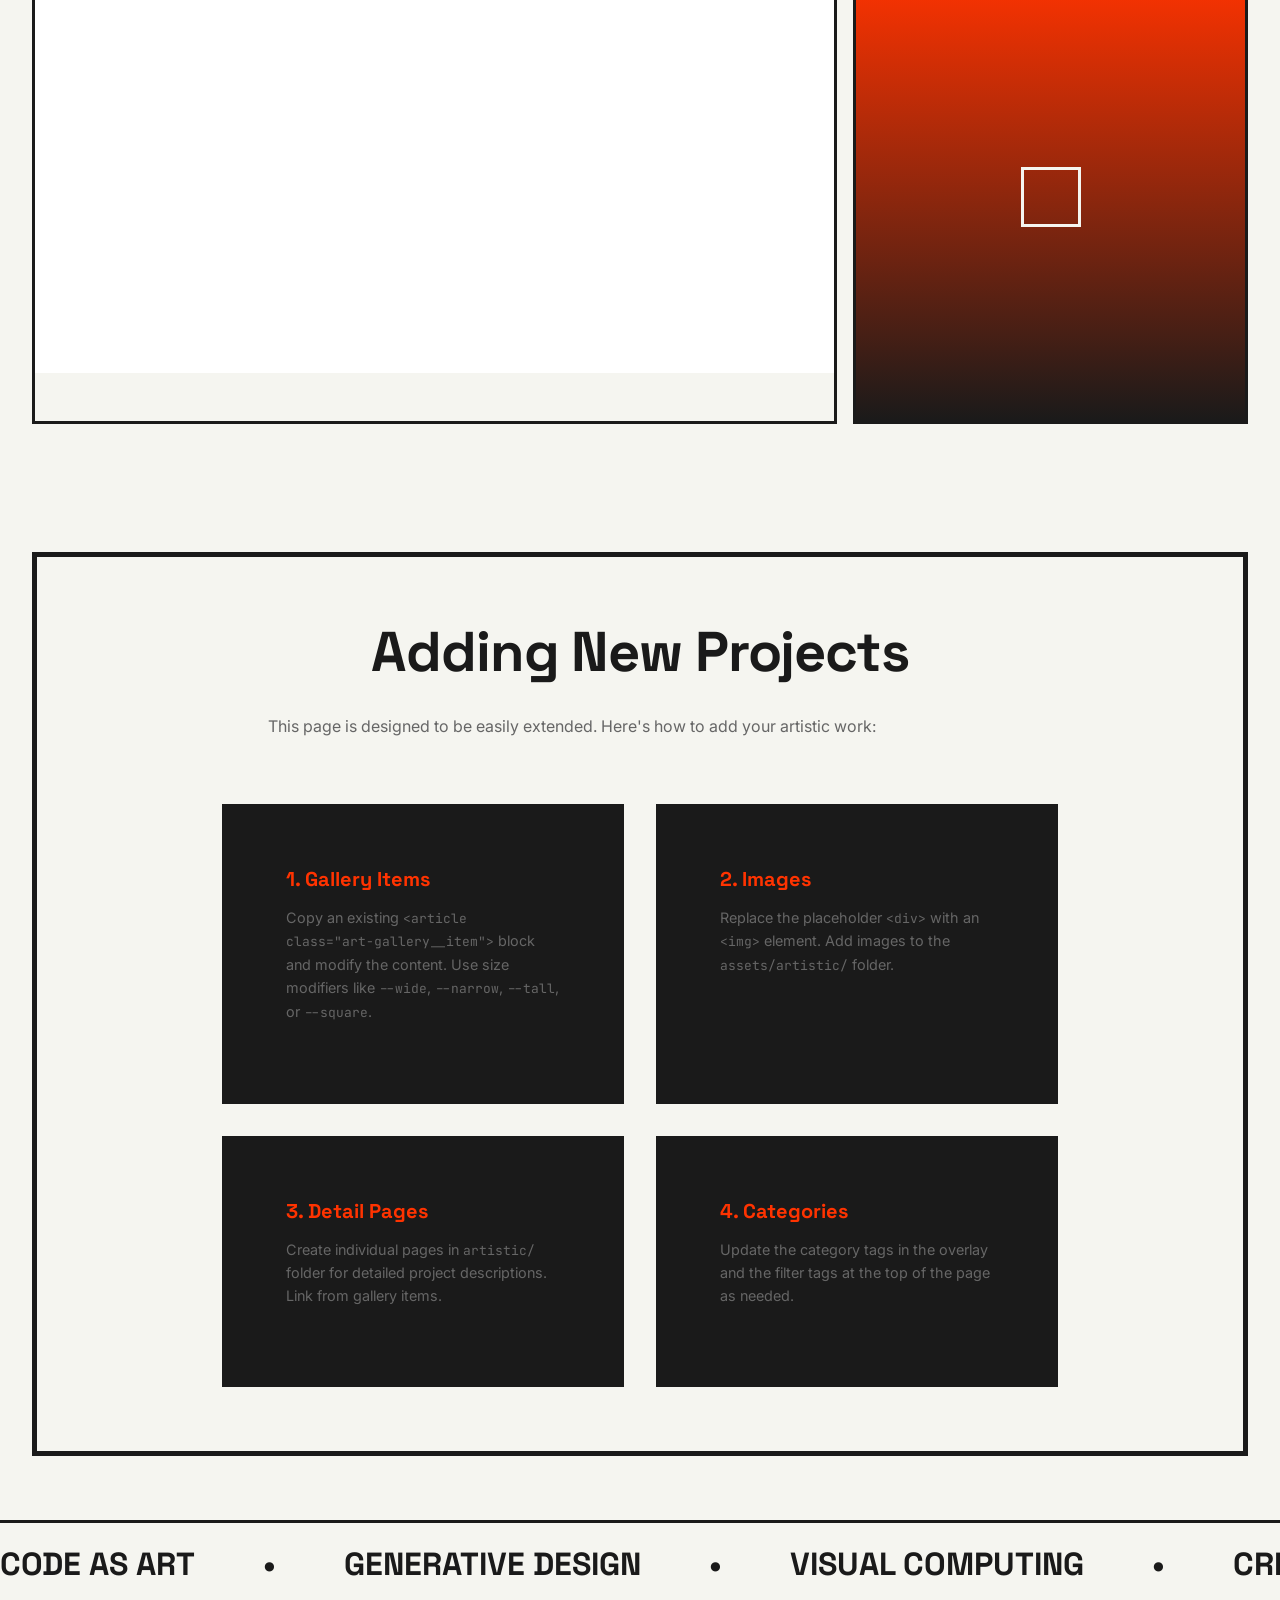
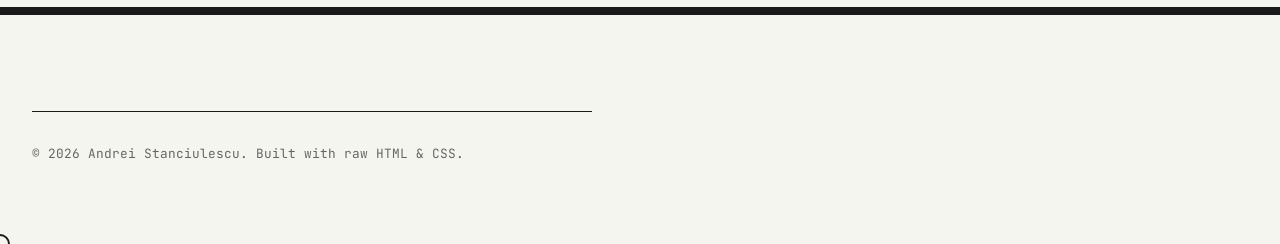
==== commit 54e0e6a9: "added latest project" ====
--- a/artistic.html
+++ b/artistic.html
@@ -43,21 +43,15 @@
                 
                 <div class="art-gallery">
                     <!-- Project 1 - Wide -->
-                     <a href="artistic/rooted_structures.html">
+                    <a href="artistic/rains_of_the_anthropocene.html">
                         <article class="art-gallery__item art-gallery__item--wide" id="project-1">
-                            <video 
-                                    src="assets/artistic/RS_Web.mov"
-                                    muted
-                                    loop
-                                    playsinline
-                                    preload="metadata"
-                                ></video>
+                            <img src="assets/artistic/RainsOfTheAnthropocene_hero.jpg" alt="Rains of the Anthropocene" style="width: 100%; height: 100%; object-fit: cover; min-height: 300px;">
                             <div class="art-gallery__overlay">
-                                <span class="art-gallery__category">Performance</span>
-                                <h3 class="art-gallery__title">Rooted Structures (2026)</h3>
+                                <span class="art-gallery__category">Sound Installation</span>
+                                <h3 class="art-gallery__title">Rains of the Anthropocene (2026)</h3>
                             </div>
                         </article>
-                        </a>
+                    </a>
                     
                     <!-- Project 2 - Narrow + Tall -->
                     <a href="artistic/visual_sequencer.html">
@@ -96,13 +90,21 @@
                     </article>
                     
                     <!-- Project 5 - Wide -->
-                    <article class="art-gallery__item art-gallery__item--wide" id="project-5">
-                        <div style="background: radial-gradient(circle at 30% 50%, var(--color-accent) 0%, transparent 50%), radial-gradient(circle at 70% 50%, var(--color-accent-secondary) 0%, transparent 50%), #1a1a1a; width: 100%; height: 100%; min-height: 300px;"></div>
-                        <div class="art-gallery__overlay">
-                            <span class="art-gallery__category">Experiment</span>
-                            <h3 class="art-gallery__title">Project Title</h3>
-                        </div>
-                    </article>
+                    <a href="artistic/rooted_structures.html">
+                        <article class="art-gallery__item art-gallery__item--wide" id="project-5">
+                            <video
+                                src="assets/artistic/RS_Web.mov"
+                                muted
+                                loop
+                                playsinline
+                                preload="metadata"
+                            ></video>
+                            <div class="art-gallery__overlay">
+                                <span class="art-gallery__category">Performance</span>
+                                <h3 class="art-gallery__title">Rooted Structures (2026)</h3>
+                            </div>
+                        </article>
+                    </a>
                     
                     <!-- Project 6 - Narrow -->
                     <article class="art-gallery__item art-gallery__item--narrow" id="project-6">
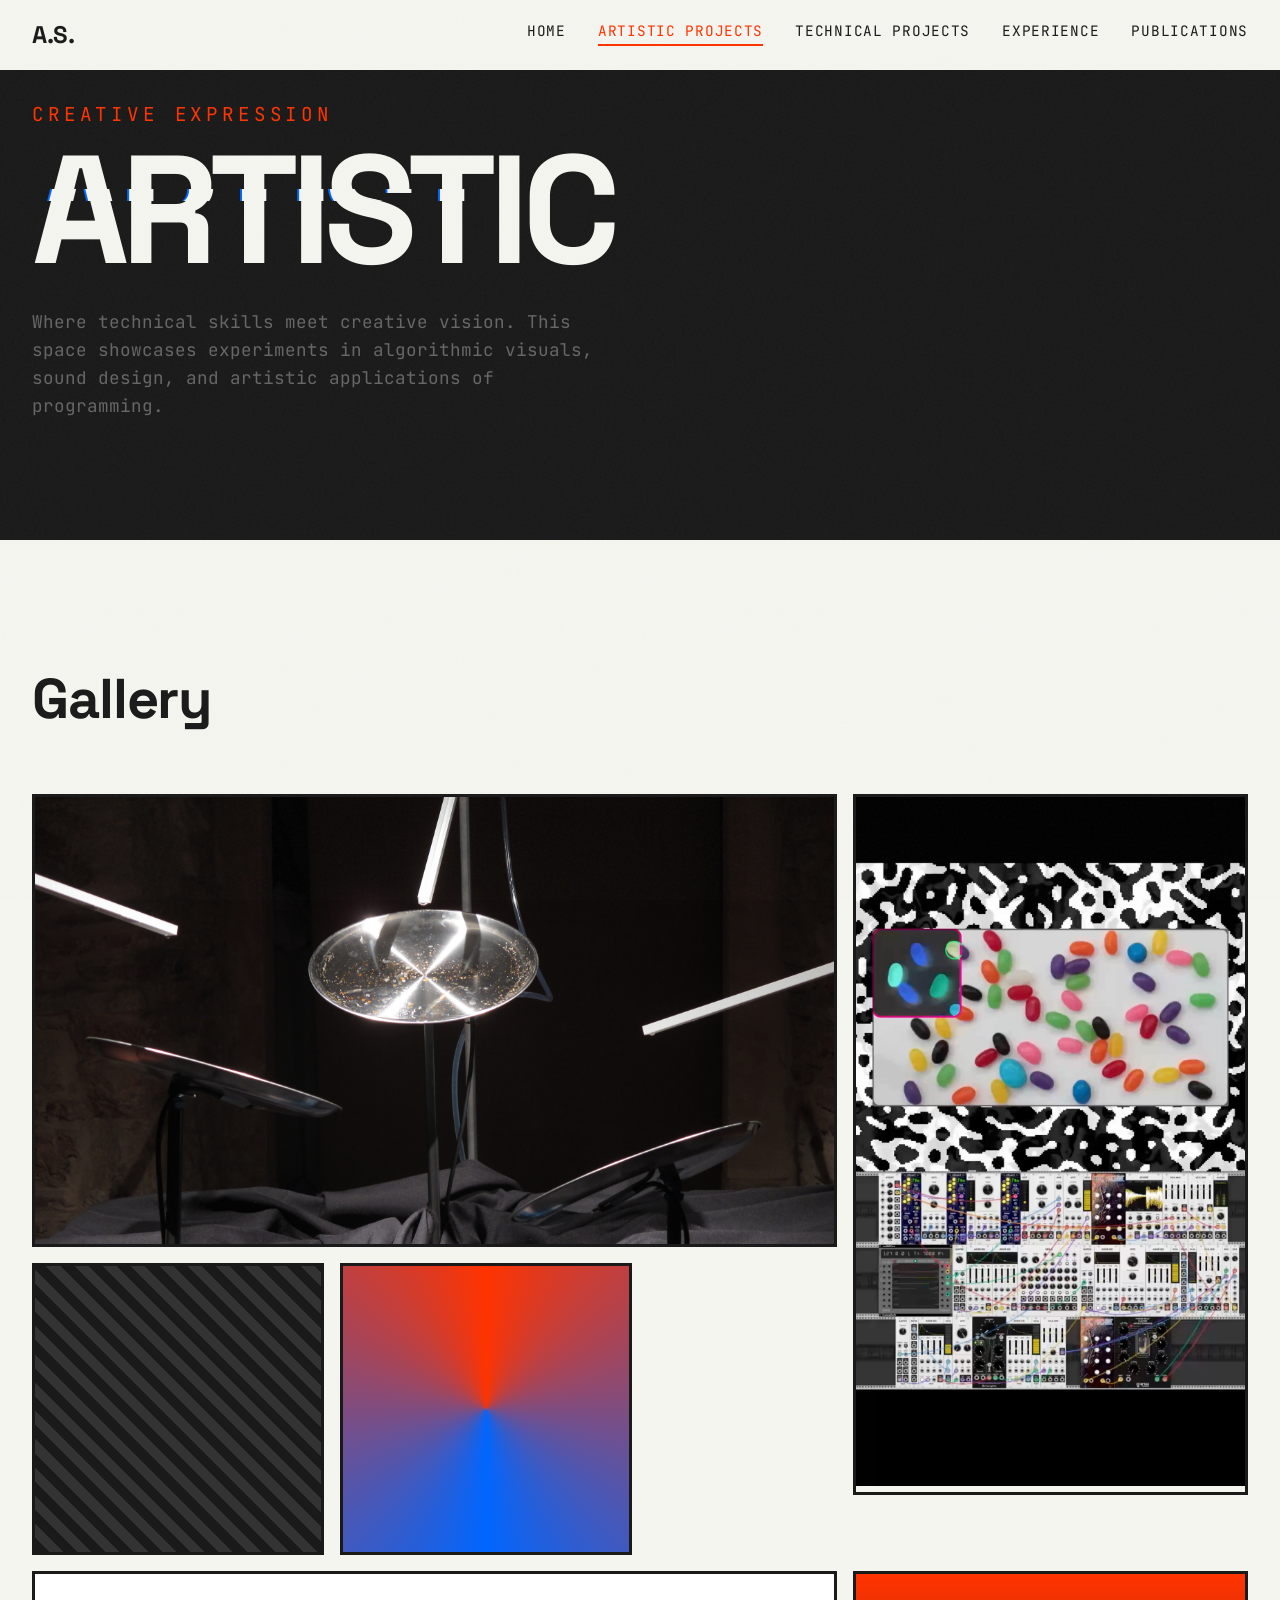
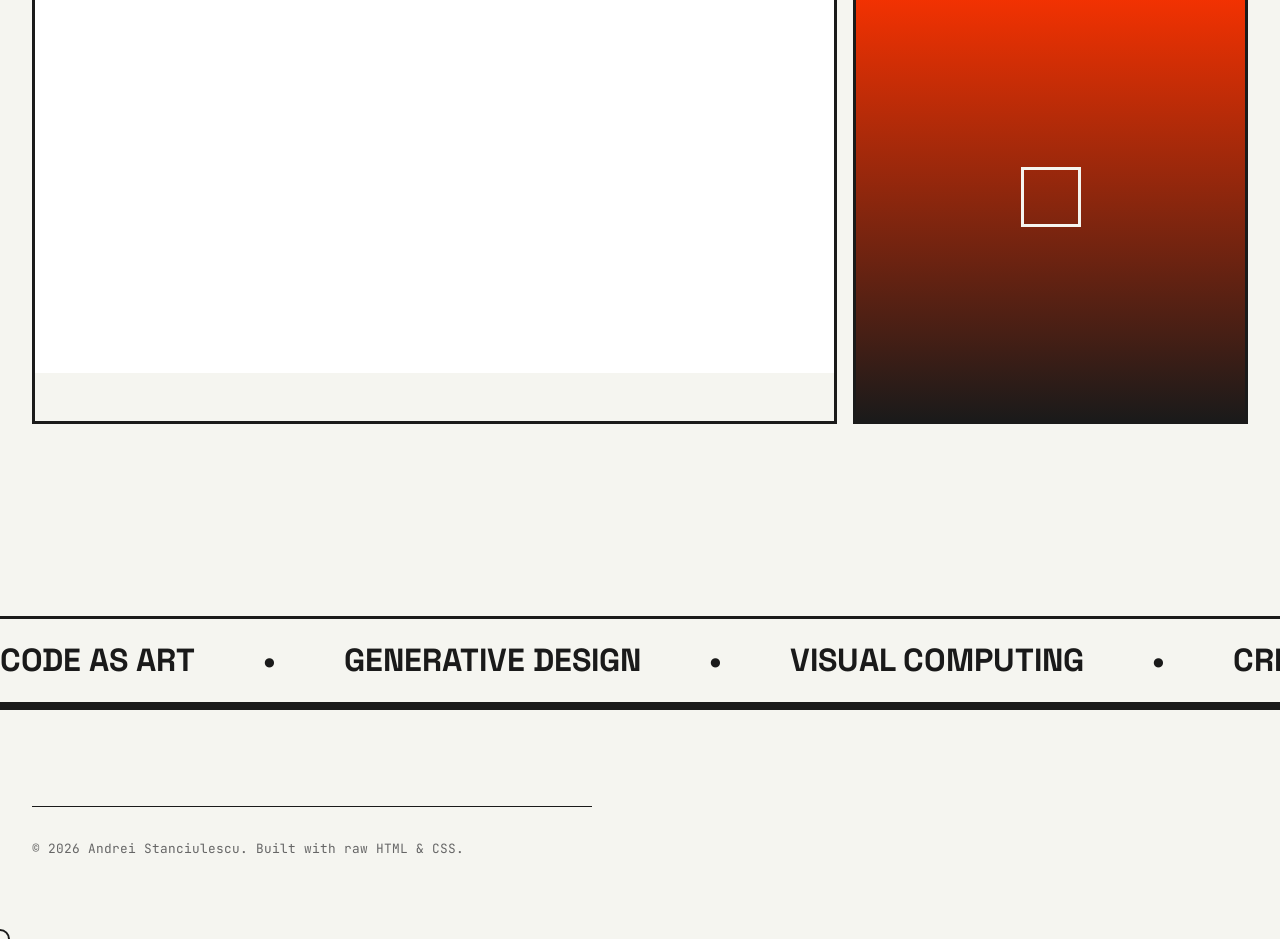
==== commit bba62f7a: "remove placeholder" ====
--- a/artistic.html
+++ b/artistic.html
@@ -127,52 +127,6 @@
             </div>
         </section>
 
-        <!-- How to Add Projects -->
-        <section class="section art-block--bordered" style="margin: 0 var(--space-lg);">
-            <div class="container container--narrow">
-                <h2 class="mb-lg text-center">Adding New Projects</h2>
-                <p class="text-center mb-xl" style="color: var(--color-muted);">
-                    This page is designed to be easily extended. Here's how to add your artistic work:
-                </p>
-                
-                <div class="grid grid--2">
-                    <div class="art-block art-block--dark">
-                        <h4 class="mb-md" style="color: var(--color-accent);">1. Gallery Items</h4>
-                        <p style="color: var(--color-muted); font-size: 0.9rem;">
-                            Copy an existing <code>&lt;article class="art-gallery__item"&gt;</code> block 
-                            and modify the content. Use size modifiers like <code>--wide</code>, 
-                            <code>--narrow</code>, <code>--tall</code>, or <code>--square</code>.
-                        </p>
-                    </div>
-                    
-                    <div class="art-block art-block--dark">
-                        <h4 class="mb-md" style="color: var(--color-accent);">2. Images</h4>
-                        <p style="color: var(--color-muted); font-size: 0.9rem;">
-                            Replace the placeholder <code>&lt;div&gt;</code> with an 
-                            <code>&lt;img&gt;</code> element. Add images to the 
-                            <code>assets/artistic/</code> folder.
-                        </p>
-                    </div>
-                    
-                    <div class="art-block art-block--dark">
-                        <h4 class="mb-md" style="color: var(--color-accent);">3. Detail Pages</h4>
-                        <p style="color: var(--color-muted); font-size: 0.9rem;">
-                            Create individual pages in <code>artistic/</code> folder for detailed 
-                            project descriptions. Link from gallery items.
-                        </p>
-                    </div>
-                    
-                    <div class="art-block art-block--dark">
-                        <h4 class="mb-md" style="color: var(--color-accent);">4. Categories</h4>
-                        <p style="color: var(--color-muted); font-size: 0.9rem;">
-                            Update the category tags in the overlay and the filter tags at the top 
-                            of the page as needed.
-                        </p>
-                    </div>
-                </div>
-            </div>
-        </section>
-
         <!-- Marquee -->
         <div class="marquee mt-xl">
             <div class="marquee__content">
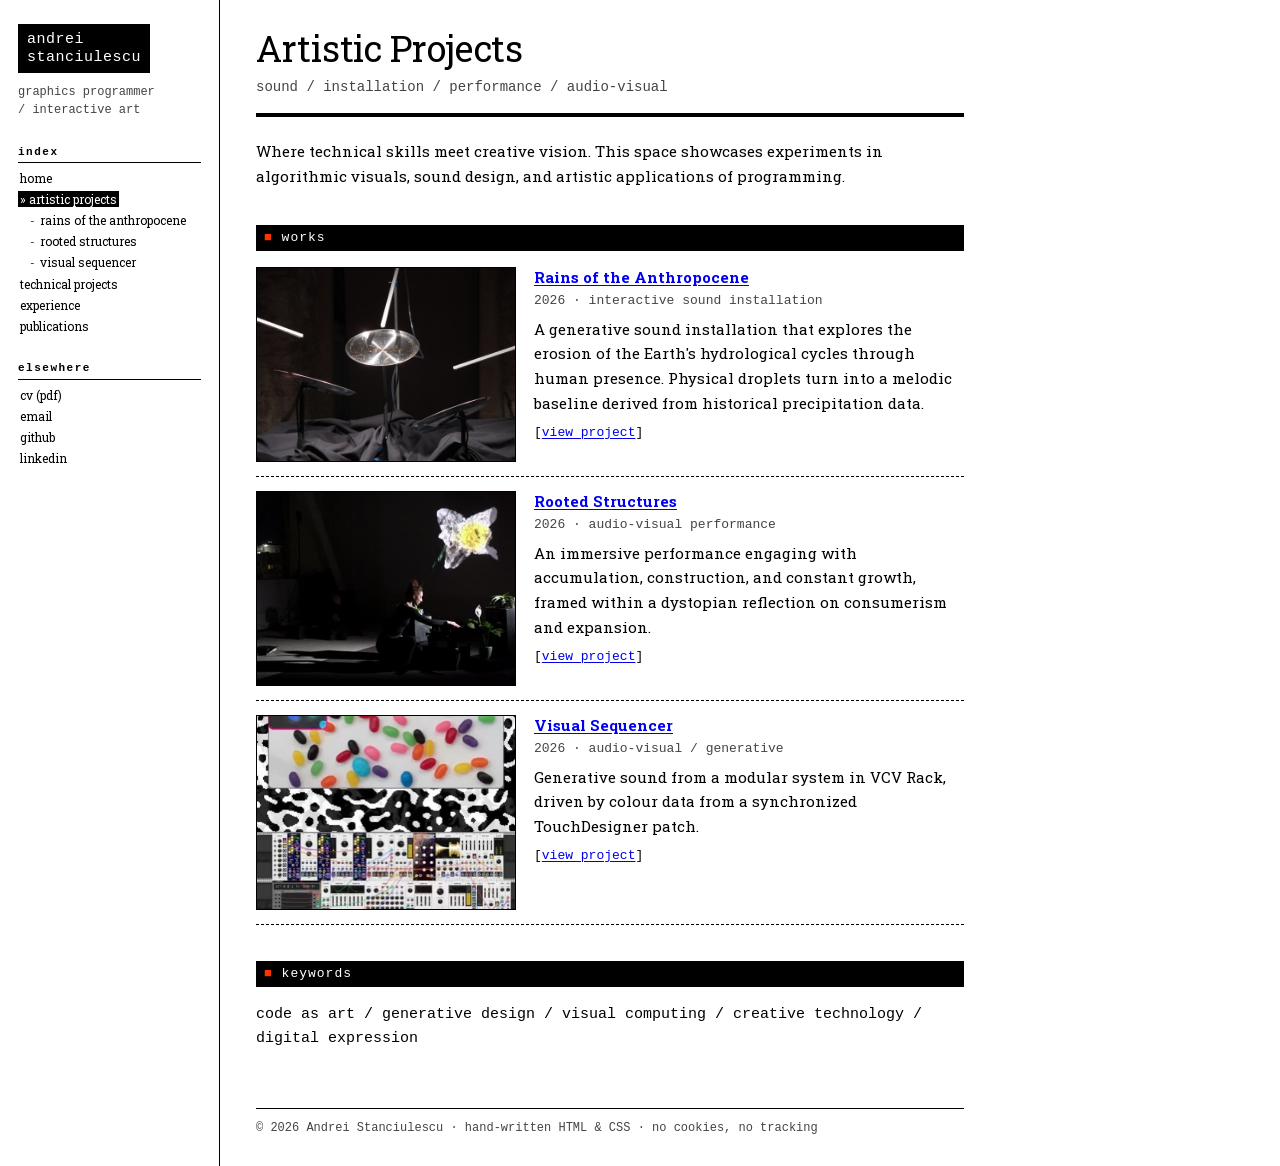
==== commit c1bee186: "website rework" ====
--- a/artistic.html
+++ b/artistic.html
@@ -4,195 +4,80 @@
     <meta charset="UTF-8">
     <meta name="viewport" content="width=device-width, initial-scale=1.0">
     <meta name="description" content="Artistic and creative projects by Andrei Stanciulescu">
-    <title>Artistic | Andrei Stanciulescu</title>
-    
-    <!-- Google Fonts -->
-    <link rel="preconnect" href="https://fonts.googleapis.com">
-    <link rel="preconnect" href="https://fonts.gstatic.com" crossorigin>
-    <link href="https://fonts.googleapis.com/css2?family=Inter:wght@400;500;600;700&family=JetBrains+Mono:wght@400;500;700&family=Space+Grotesk:wght@400;500;600;700&display=swap" rel="stylesheet">
-    
-    <!-- Stylesheets -->
-    <link rel="stylesheet" href="css/base.css">
-    <link rel="stylesheet" href="css/layout.css">
-    <link rel="stylesheet" href="css/components.css">
-    <link rel="stylesheet" href="css/artistic.css">
+    <title>Artistic Projects | Andrei Stanciulescu</title>
+    <link rel="stylesheet" href="css/style.css">
 </head>
-<body class="grain" data-page="artistic">
-    <!-- Navigation (injected by components.js) -->
+<body data-page="artistic">
+<div class="page">
     <div id="nav-placeholder"></div>
+    <script src="js/components.js"></script>
 
-    <!-- Hero Section -->
-    <header class="hero hero--half" style="background-color: var(--color-bg-dark); color: var(--color-text-light);">
-        <div class="container">
-            <p class="brutalist-subtitle mb-md" style="color: var(--color-accent);">Creative Expression</p>
-            <h1 class="brutalist-title glitch" data-text="Artistic">Artistic</h1>
-            <p class="page-header__subtitle mt-lg" style="color: var(--color-muted); max-width: 600px;">
-                Where technical skills meet creative vision. This space showcases experiments 
-                in algorithmic visuals, sound design, and artistic applications of programming.        
-            </p>
-        </div>
-    </header>
+    <main class="content">
 
-    <!-- Main Content -->
-    <main class="main-content">
+        <header class="page-head">
+            <h1 class="page-title">Artistic Projects</h1>
+            <p class="lede">sound / installation / performance / audio-visual</p>
+        </header>
 
-        <!-- Gallery Section -->
-        <section class="section section--large">
-            <div class="container">
-                <h2 class="mb-xl">Gallery</h2>
-                
-                <div class="art-gallery">
-                    <!-- Project 1 - Wide -->
-                    <a href="artistic/rains_of_the_anthropocene.html">
-                        <article class="art-gallery__item art-gallery__item--wide" id="project-1">
-                            <img src="assets/artistic/RainsOfTheAnthropocene_hero.jpg" alt="Rains of the Anthropocene" style="width: 100%; height: 100%; object-fit: cover; min-height: 300px;">
-                            <div class="art-gallery__overlay">
-                                <span class="art-gallery__category">Sound Installation</span>
-                                <h3 class="art-gallery__title">Rains of the Anthropocene (2026)</h3>
-                            </div>
-                        </article>
-                    </a>
-                    
-                    <!-- Project 2 - Narrow + Tall -->
-                    <a href="artistic/visual_sequencer.html">
-                        <article class="art-gallery__item art-gallery__item--narrow art-gallery__item--tall" id="project-2">
-                            <video 
-                                src="assets/artistic/Sequencer_Small.mov"
-                                poster="assets/artistic/Sequencer_poster.png"
-                                muted
-                                loop
-                                playsinline
-                                preload="metadata"
-                            ></video>
-                            <div class="art-gallery__overlay">
-                                <span class="art-gallery__category">Audio Visual</span>
-                                <h3 class="art-gallery__title">Visual Sequencer</h3>
-                            </div>
-                        </article>
-                    </a>
-                    
-                    <!-- Project 3 - Square -->
-                    <article class="art-gallery__item art-gallery__item--square" id="project-3">
-                        <div style="background: repeating-linear-gradient(45deg, #1a1a1a, #1a1a1a 10px, #333 10px, #333 20px); width: 100%; height: 100%; min-height: 250px;"></div>
-                        <div class="art-gallery__overlay">
-                            <span class="art-gallery__category">Pattern</span>
-                            <h3 class="art-gallery__title">Project Title</h3>
-                        </div>
-                    </article>
-                    
-                    <!-- Project 4 - Square -->
-                    <article class="art-gallery__item art-gallery__item--square" id="project-4">
-                        <div style="background: conic-gradient(var(--color-accent), var(--color-accent-secondary), var(--color-accent)); width: 100%; height: 100%; min-height: 250px;"></div>
-                        <div class="art-gallery__overlay">
-                            <span class="art-gallery__category">Shader</span>
-                            <h3 class="art-gallery__title">Project Title</h3>
-                        </div>
-                    </article>
-                    
-                    <!-- Project 5 - Wide -->
-                    <a href="artistic/rooted_structures.html">
-                        <article class="art-gallery__item art-gallery__item--wide" id="project-5">
-                            <video
-                                src="assets/artistic/RS_Web.mov"
-                                muted
-                                loop
-                                playsinline
-                                preload="metadata"
-                            ></video>
-                            <div class="art-gallery__overlay">
-                                <span class="art-gallery__category">Performance</span>
-                                <h3 class="art-gallery__title">Rooted Structures (2026)</h3>
-                            </div>
-                        </article>
-                    </a>
-                    
-                    <!-- Project 6 - Narrow -->
-                    <article class="art-gallery__item art-gallery__item--narrow" id="project-6">
-                        <div style="background: linear-gradient(0deg, #1a1a1a 0%, var(--color-accent) 100%); width: 100%; height: 100%; min-height: 200px; display: flex; align-items: center; justify-content: center;">
-                            <div style="width: 60px; height: 60px; border: 3px solid var(--color-text-light); animation: spin 10s linear infinite;"></div>
-                        </div>
-                        <div class="art-gallery__overlay">
-                            <span class="art-gallery__category">Motion</span>
-                            <h3 class="art-gallery__title">Project Title</h3>
-                        </div>
-                    </article>
+        <p>
+            Where technical skills meet creative vision. This space showcases experiments
+            in algorithmic visuals, sound design, and artistic applications of programming.
+        </p>
+
+        <h2>Works</h2>
+        <div class="entries entries--large">
+            <div class="entry">
+                <a class="entry__thumb" href="artistic/rains_of_the_anthropocene.html">
+                    <img src="assets/thumbs/rains_thumb.jpg" alt="Rains of the Anthropocene" width="260" height="195">
+                </a>
+                <div>
+                    <h3><a href="artistic/rains_of_the_anthropocene.html">Rains of the Anthropocene</a></h3>
+                    <p class="entry__meta">2026 &middot; interactive sound installation</p>
+                    <p>
+                        A generative sound installation that explores the erosion of the Earth's hydrological
+                        cycles through human presence. Physical droplets turn into a melodic baseline derived
+                        from historical precipitation data.
+                    </p>
+                    <p class="links">[<a href="artistic/rains_of_the_anthropocene.html">view project</a>]</p>
                 </div>
-                
-                <style>
-                    @keyframes spin {
-                        from { transform: rotate(0deg); }
-                        to { transform: rotate(360deg); }
-                    }
-                </style>
             </div>
-        </section>
 
-        <!-- Marquee -->
-        <div class="marquee mt-xl">
-            <div class="marquee__content">
-                <span>Code as Art</span>
-                <span>•</span>
-                <span>Generative Design</span>
-                <span>•</span>
-                <span>Visual Computing</span>
-                <span>•</span>
-                <span>Creative Technology</span>
-                <span>•</span>
-                <span>Digital Expression</span>
-                <span>•</span>
-                <span>Code as Art</span>
-                <span>•</span>
-                <span>Generative Design</span>
-                <span>•</span>
-                <span>Visual Computing</span>
-                <span>•</span>
-                <span>Creative Technology</span>
-                <span>•</span>
-                <span>Digital Expression</span>
-                <span>•</span>
+            <div class="entry">
+                <a class="entry__thumb" href="artistic/rooted_structures.html">
+                    <img src="assets/thumbs/rooted_thumb.jpg" alt="Rooted Structures" width="260" height="195">
+                </a>
+                <div>
+                    <h3><a href="artistic/rooted_structures.html">Rooted Structures</a></h3>
+                    <p class="entry__meta">2026 &middot; audio-visual performance</p>
+                    <p>
+                        An immersive performance engaging with accumulation, construction, and constant growth,
+                        framed within a dystopian reflection on consumerism and expansion.
+                    </p>
+                    <p class="links">[<a href="artistic/rooted_structures.html">view project</a>]</p>
+                </div>
+            </div>
+
+            <div class="entry">
+                <a class="entry__thumb" href="artistic/visual_sequencer.html">
+                    <img src="assets/thumbs/sequencer_thumb.jpg" alt="Visual Sequencer" width="260" height="195">
+                </a>
+                <div>
+                    <h3><a href="artistic/visual_sequencer.html">Visual Sequencer</a></h3>
+                    <p class="entry__meta">2026 &middot; audio-visual / generative</p>
+                    <p>
+                        Generative sound from a modular system in VCV Rack, driven by colour data from a
+                        synchronized TouchDesigner patch.
+                    </p>
+                    <p class="links">[<a href="artistic/visual_sequencer.html">view project</a>]</p>
+                </div>
             </div>
         </div>
 
+        <h2>Keywords</h2>
+        <p class="mono">code as art / generative design / visual computing / creative technology / digital expression</p>
+
+        <div id="footer-placeholder"></div>
     </main>
-
-    <!-- Footer (injected by components.js) -->
-    <div id="footer-placeholder"></div>
-
-    <!-- Custom Cursor -->
-    <div class="cursor"></div>
-    
-    <!-- Shared Components -->
-    <script src="js/components.js"></script>
-    
-    <!-- Scripts -->
-    <script>
-        // Hover-to-play video functionality
-        document.querySelectorAll('.art-gallery__item').forEach(item => {
-            const video = item.querySelector('video');
-            if (video) {
-                item.addEventListener('mouseenter', () => video.play());
-                item.addEventListener('mouseleave', () => video.pause());
-            }
-        });
-
-        // Circle cursor
-        const cursor = document.querySelector('.cursor');
-        document.addEventListener('mousemove', (e) => {
-            cursor.style.left = e.clientX + 'px';
-            cursor.style.top = e.clientY + 'px';
-            
-            // Check if over dark surface
-            const elementBelow = document.elementFromPoint(e.clientX, e.clientY);
-            if (elementBelow) {
-                const isDark = elementBelow.closest('.art-block--dark, .hero, [style*="background-color: var(--color-bg-dark)"], [style*="background: var(--color-bg-dark)"], [style*="#1a1a1a"], [style*="black"]');
-                cursor.classList.toggle('cursor--light', !!isDark);
-            }
-        });
-        
-        document.querySelectorAll('a, button, .card, .btn').forEach(el => {
-            el.addEventListener('mouseenter', () => cursor.classList.add('cursor--hover'));
-            el.addEventListener('mouseleave', () => cursor.classList.remove('cursor--hover'));
-        });
-    </script>
+</div>
 </body>
 </html>
--- a/css/style.css
+++ b/css/style.css
@@ -0,0 +1,812 @@
+/* ==========================================================================
+   andrei stanciulescu — personal site
+   plain html + one stylesheet. no animations, no external requests.
+   ========================================================================== */
+
+@font-face {
+    font-family: "Roboto Slab";
+    font-style: normal;
+    font-weight: 100 900;
+    font-display: swap;
+    src: url("../assets/fonts/roboto-slab-latin-ext.woff2") format("woff2");
+    unicode-range: U+0100-02BA, U+02BD-02C5, U+02C7-02CC, U+02CE-02D7, U+02DD-02FF, U+0304, U+0308, U+0329, U+1D00-1DBF, U+1E00-1E9F, U+1EF2-1EFF, U+2020, U+20A0-20AB, U+20AD-20C4, U+2113, U+2C60-2C7F, U+A720-A7FF;
+}
+
+@font-face {
+    font-family: "Roboto Slab";
+    font-style: normal;
+    font-weight: 100 900;
+    font-display: swap;
+    src: url("../assets/fonts/roboto-slab-latin.woff2") format("woff2");
+    unicode-range: U+0000-00FF, U+0131, U+0152-0153, U+02BB-02BC, U+02C6, U+02DA, U+02DC, U+0304, U+0308, U+0329, U+2000-206F, U+20AC, U+2122, U+2191, U+2193, U+2212, U+2215, U+FEFF, U+FFFD;
+}
+
+:root {
+    --ink: #000;
+    --paper: #fff;
+    --paper-dim: #f2f2ee;
+    --muted: #444;
+    --accent: #ff3300;
+    --link: #0000ee;
+    --link-visited: #551a8b;
+
+    --sans: "Roboto Slab", Georgia, "Times New Roman", serif;
+    --mono: "Courier New", Courier, "Liberation Mono", monospace;
+    --head: "Roboto Slab", Georgia, "Times New Roman", serif;
+}
+
+/* ---------- reset-ish ---------- */
+
+*,
+*::before,
+*::after {
+    box-sizing: border-box;
+}
+
+html {
+    -webkit-text-size-adjust: 100%;
+    text-size-adjust: 100%;
+}
+
+body {
+    margin: 0;
+    background: var(--paper);
+    color: var(--ink);
+    font: 15px/1.65 var(--sans);
+}
+
+img,
+video {
+    max-width: 100%;
+    height: auto;
+    display: block;
+}
+
+::selection {
+    background: var(--accent);
+    color: var(--paper);
+}
+
+/* ---------- links ---------- */
+
+a {
+    color: var(--link);
+    text-decoration: underline;
+    text-underline-offset: 2px;
+}
+
+a:visited {
+    color: var(--link-visited);
+}
+
+a:hover,
+a:active {
+    background: var(--accent);
+    color: var(--paper);
+    text-decoration: none;
+}
+
+a:focus-visible {
+    outline: 2px dashed var(--accent);
+    outline-offset: 2px;
+}
+
+a:has(> img):hover {
+    background: none;
+}
+
+/* ---------- page frame ---------- */
+
+.page {
+    display: grid;
+    grid-template-columns: 220px minmax(0, 780px);
+    min-height: 100vh;
+}
+
+/* ---------- sidebar ---------- */
+
+.sidebar {
+    border-right: 1px solid var(--ink);
+    padding: 24px 18px 32px;
+    font-size: 12px;
+    line-height: 1.5;
+}
+
+.logo {
+    display: inline-block;
+    background: var(--ink);
+    color: var(--paper);
+    font: normal 15px/1.2 var(--mono);
+    letter-spacing: 0.5px;
+    padding: 7px 9px 6px;
+    text-decoration: none;
+}
+
+.logo:visited {
+    color: var(--paper);
+}
+
+.logo:hover {
+    background: var(--accent);
+}
+
+.tagline {
+    margin: 10px 0 0;
+    color: var(--muted);
+    font-family: var(--mono);
+}
+
+.side-head {
+    margin: 26px 0 6px;
+    padding-bottom: 2px;
+    border-bottom: 1px solid var(--ink);
+    font: bold 11px/1.4 var(--mono);
+    letter-spacing: 1.5px;
+    text-transform: lowercase;
+}
+
+.side-nav,
+.side-sub {
+    list-style: none;
+    margin: 0;
+    padding: 0;
+}
+
+.side-nav > li {
+    margin: 0 0 3px;
+}
+
+.side-sub {
+    margin: 3px 0 4px 12px;
+}
+
+.side-sub li::before {
+    content: "- ";
+    color: var(--muted);
+}
+
+.side-nav a {
+    color: var(--ink);
+    text-decoration: none;
+    padding: 0 2px;
+}
+
+.side-nav a:hover {
+    background: var(--accent);
+    color: var(--paper);
+}
+
+.side-nav a.is-active {
+    background: var(--ink);
+    color: var(--paper);
+}
+
+.side-nav a.is-active::before {
+    content: "\00bb\00a0";
+}
+
+.side-nav a.is-section {
+    font-weight: bold;
+}
+
+/* ---------- content column ---------- */
+
+.content {
+    padding: 28px 36px 0;
+    min-width: 0;
+}
+
+.content > :first-child {
+    margin-top: 0;
+}
+
+p {
+    margin: 0 0 14px;
+}
+
+ul,
+ol {
+    margin: 0 0 14px;
+    padding-left: 22px;
+}
+
+li {
+    margin-bottom: 3px;
+}
+
+ul.square {
+    list-style: square;
+}
+
+strong,
+b {
+    font-weight: bold;
+}
+
+code {
+    font-family: var(--mono);
+    font-size: 0.95em;
+    background: var(--paper-dim);
+    padding: 0 3px;
+}
+
+hr {
+    border: 0;
+    border-top: 1px dashed var(--ink);
+    margin: 28px 0;
+}
+
+/* headings ------------------------------------------------------------- */
+
+h1,
+h2,
+h3,
+h4 {
+    margin: 0;
+}
+
+.page-title {
+    font: normal 36px/1.12 var(--head);
+    letter-spacing: -0.3px;
+    margin: 0 0 8px;
+}
+
+.lede {
+    font-family: var(--mono);
+    font-size: 14px;
+    color: var(--muted);
+    margin: 0 0 18px;
+}
+
+.page-head {
+    border-bottom: 4px solid var(--ink);
+    padding-bottom: 6px;
+    margin-bottom: 22px;
+}
+
+.page-head .lede {
+    margin-bottom: 8px;
+}
+
+/* black bar section heading */
+h2 {
+    display: block;
+    background: var(--ink);
+    color: var(--paper);
+    font: normal 13px/1.3 var(--mono);
+    letter-spacing: 1px;
+    text-transform: lowercase;
+    padding: 5px 8px 4px;
+    margin: 36px 0 16px;
+}
+
+h2::before {
+    content: "\25A0\00a0";
+    color: var(--accent);
+}
+
+/* large work title (projects, artistic detail pages) */
+.work-title {
+    display: block;
+    background: none;
+    color: var(--ink);
+    padding: 0;
+    text-transform: none;
+    font: normal 25px/1.2 var(--head);
+    letter-spacing: -0.2px;
+    margin: 0 0 10px;
+}
+
+.work-title::before {
+    content: none;
+}
+
+.work-title .num {
+    font: bold 13px/1 var(--mono);
+    color: var(--accent);
+    vertical-align: 3px;
+    margin-right: 6px;
+}
+
+h3 {
+    font: bold 15px/1.35 var(--sans);
+    margin: 0 0 4px;
+}
+
+h4 {
+    font: bold 12px/1.4 var(--mono);
+    letter-spacing: 0.5px;
+    text-transform: lowercase;
+    margin: 18px 0 6px;
+}
+
+/* small helpers -------------------------------------------------------- */
+
+.mono {
+    font-family: var(--mono);
+}
+
+.muted {
+    color: var(--muted);
+}
+
+.small {
+    font-size: 12px;
+}
+
+.links {
+    font-family: var(--mono);
+    font-size: 13px;
+    margin: 6px 0 0;
+}
+
+.crumbs {
+    font: 13px/1.5 var(--mono);
+    color: var(--muted);
+    margin: 0 0 18px;
+}
+
+.toc {
+    font: 13px/1.6 var(--mono);
+    border: 1px solid var(--ink);
+    background: var(--paper-dim);
+    padding: 8px 12px;
+    margin: 0 0 8px;
+}
+
+.toc ol {
+    margin: 0;
+    padding-left: 0;
+    list-style: none;
+}
+
+.toc li {
+    margin: 0;
+}
+
+.toc .num {
+    color: var(--accent);
+    font-weight: bold;
+}
+
+.note {
+    border-left: 4px solid var(--accent);
+    padding: 2px 0 2px 12px;
+    margin: 0 0 16px;
+}
+
+/* ---------- intro (home) ---------- */
+
+.intro {
+    display: grid;
+    grid-template-columns: 150px minmax(0, 1fr);
+    gap: 22px;
+    align-items: start;
+    margin-bottom: 8px;
+}
+
+.intro__photo {
+    width: 150px;
+    height: 184px;
+    object-fit: cover;
+    border: 1px solid var(--ink);
+}
+
+/* ---------- tables ---------- */
+
+table {
+    border-collapse: collapse;
+    width: 100%;
+    margin: 0 0 18px;
+}
+
+.meta {
+    font-size: 12px;
+    line-height: 1.5;
+}
+
+.meta th,
+.meta td {
+    border: 1px solid var(--ink);
+    padding: 4px 8px;
+    text-align: left;
+    vertical-align: top;
+    overflow-wrap: break-word;
+}
+
+.meta td a {
+    overflow-wrap: anywhere;
+}
+
+.meta th {
+    width: 120px;
+    background: var(--paper-dim);
+    font: bold 11px/1.5 var(--mono);
+    letter-spacing: 0.5px;
+    text-transform: lowercase;
+    white-space: nowrap;
+}
+
+/* cv-style table: date | description */
+.cv td {
+    padding: 12px 0;
+    border-bottom: 1px dashed var(--ink);
+    vertical-align: top;
+}
+
+.cv tr:first-child td {
+    padding-top: 0;
+}
+
+.cv tr:last-child td {
+    border-bottom: 0;
+}
+
+.cv .cv__date {
+    width: 170px;
+    padding-right: 16px;
+    font: 13px/1.65 var(--mono);
+    white-space: nowrap;
+}
+
+.cv .cv__place {
+    font-size: 13px;
+    color: var(--muted);
+    margin: 0 0 6px;
+}
+
+.cv ul {
+    margin: 6px 0 0;
+    font-size: 13px;
+}
+
+/* ---------- entries (index of works) ---------- */
+
+.entries {
+    margin: 0 0 10px;
+}
+
+.entries > .entry:first-child {
+    padding-top: 0;
+}
+
+.entry {
+    display: grid;
+    grid-template-columns: 160px minmax(0, 1fr);
+    gap: 18px;
+    padding: 14px 0;
+    border-bottom: 1px dashed var(--ink);
+}
+
+.entry__thumb img {
+    width: 160px;
+    height: 120px;
+    object-fit: cover;
+    border: 1px solid var(--ink);
+    background: var(--ink);
+}
+
+.entry__thumb:hover img {
+    outline: 3px solid var(--accent);
+    outline-offset: -1px;
+}
+
+.entry__meta {
+    font: 13px/1.5 var(--mono);
+    color: var(--muted);
+    margin: 0 0 6px;
+}
+
+.entry p {
+    margin-bottom: 6px;
+}
+
+.entries--large .entry {
+    grid-template-columns: 260px minmax(0, 1fr);
+}
+
+.entries--large .entry__thumb img {
+    width: 260px;
+    height: 195px;
+}
+
+.more {
+    font: 13px/1.5 var(--mono);
+    text-align: right;
+    margin: 0 0 6px;
+}
+
+/* ---------- publications ---------- */
+
+.pubs {
+    list-style: none;
+    padding: 0;
+    margin: 0;
+}
+
+.pub {
+    display: grid;
+    grid-template-columns: 38px minmax(0, 1fr);
+    padding: 12px 0;
+    border-bottom: 1px dashed var(--ink);
+}
+
+.pub:first-child {
+    padding-top: 0;
+}
+
+.pub:last-child {
+    border-bottom: 0;
+}
+
+.pub__num {
+    font: bold 13px/1.5 var(--mono);
+    color: var(--accent);
+}
+
+.pub__title {
+    font-weight: bold;
+    margin: 0 0 3px;
+}
+
+.pub__authors {
+    font-size: 13px;
+    margin: 0 0 2px;
+}
+
+.pub__venue {
+    font: italic 13px/1.5 var(--mono);
+    color: var(--muted);
+    margin: 0 0 8px;
+}
+
+.pub__abstract {
+    font-size: 13px;
+    color: #222;
+    margin: 0 0 6px;
+}
+
+/* ---------- media ---------- */
+
+figure {
+    margin: 0 0 20px;
+}
+
+figure img,
+figure video {
+    width: 100%;
+    border: 1px solid var(--ink);
+    background: var(--ink);
+}
+
+figcaption {
+    font: 12px/1.5 var(--mono);
+    color: var(--muted);
+    margin-top: 4px;
+}
+
+.figure--narrow {
+    max-width: 480px;
+}
+
+.float-right {
+    float: right;
+    width: 280px;
+    margin: 4px 0 16px 24px;
+}
+
+.clear {
+    clear: both;
+}
+
+.pair {
+    display: grid;
+    grid-template-columns: 1fr 1fr;
+    gap: 14px;
+    align-items: start;
+}
+
+.pair figure {
+    margin: 0;
+}
+
+/* project block on technical page */
+.project {
+    border-top: 4px solid var(--ink);
+    padding-top: 12px;
+    margin-top: 40px;
+}
+
+.project:first-of-type {
+    margin-top: 24px;
+}
+
+/* prev / next on detail pages */
+.pager {
+    display: flex;
+    justify-content: space-between;
+    gap: 12px;
+    flex-wrap: wrap;
+    border-top: 1px solid var(--ink);
+    border-bottom: 1px solid var(--ink);
+    padding: 8px 0;
+    margin: 36px 0 0;
+    font: 13px/1.5 var(--mono);
+}
+
+/* ---------- footer ---------- */
+
+.footer {
+    clear: both;
+    margin-top: 56px;
+    padding: 10px 0 28px;
+    border-top: 1px solid var(--ink);
+    font: 12px/1.6 var(--mono);
+    color: var(--muted);
+}
+
+.footer p {
+    margin: 0;
+}
+
+/* ==========================================================================
+   small screens: sidebar becomes a top bar, everything stacks
+   ========================================================================== */
+
+@media (max-width: 860px) {
+    .page {
+        display: block;
+    }
+
+    .sidebar {
+        border-right: 0;
+        border-bottom: 1px solid var(--ink);
+        padding: 14px 16px 12px;
+        font-size: 13px;
+    }
+
+    .tagline {
+        margin-top: 6px;
+    }
+
+    .side-head {
+        display: none;
+    }
+
+    .side-nav {
+        display: flex;
+        flex-wrap: wrap;
+        gap: 4px 14px;
+        margin-top: 12px;
+    }
+
+    .side-nav + .side-nav {
+        margin-top: 6px;
+        padding-top: 6px;
+        border-top: 1px dashed var(--ink);
+    }
+
+    .side-nav > li {
+        margin: 0;
+    }
+
+    .side-sub {
+        display: none;
+    }
+
+    .side-nav a.is-section {
+        background: var(--ink);
+        color: var(--paper);
+        font-weight: normal;
+    }
+
+    .side-nav a.is-section::before {
+        content: "\00bb\00a0";
+    }
+
+    .content {
+        padding: 22px 16px 0;
+    }
+}
+
+@media (max-width: 420px) {
+    .page-title {
+        font-size: 24px;
+    }
+
+    .intro {
+        grid-template-columns: 84px minmax(0, 1fr);
+        gap: 12px;
+    }
+
+    .intro__photo {
+        width: 84px;
+        height: 103px;
+    }
+}
+
+@media (max-width: 600px) {
+    body {
+        font-size: 15px;
+    }
+
+    .page-title {
+        font-size: 28px;
+    }
+
+    .intro {
+        grid-template-columns: 96px minmax(0, 1fr);
+        gap: 14px;
+    }
+
+    .intro__photo {
+        width: 96px;
+        height: 118px;
+    }
+
+    .entry,
+    .entries--large .entry {
+        grid-template-columns: 104px minmax(0, 1fr);
+        gap: 12px;
+    }
+
+    .entry__thumb img,
+    .entries--large .entry__thumb img {
+        width: 104px;
+        height: 78px;
+    }
+
+    .float-right {
+        float: none;
+        width: auto;
+        max-width: 280px;
+        margin: 0 auto 18px;
+    }
+
+    .pair {
+        grid-template-columns: 1fr;
+    }
+
+    .cv tr,
+    .cv td {
+        display: block;
+        width: auto;
+    }
+
+    .cv .cv__date {
+        width: auto;
+        padding: 12px 0 0;
+        border-bottom: 0;
+        color: var(--accent);
+        font-weight: bold;
+    }
+
+    .cv tr:first-child .cv__date {
+        padding-top: 0;
+    }
+
+    .cv td + td {
+        padding-top: 2px;
+    }
+
+    .meta th {
+        width: 90px;
+    }
+}
+
+/* ---------- print ---------- */
+
+@media print {
+    .sidebar,
+    .pager {
+        display: none;
+    }
+
+    .page {
+        display: block;
+    }
+
+    a {
+        color: var(--ink);
+    }
+}
